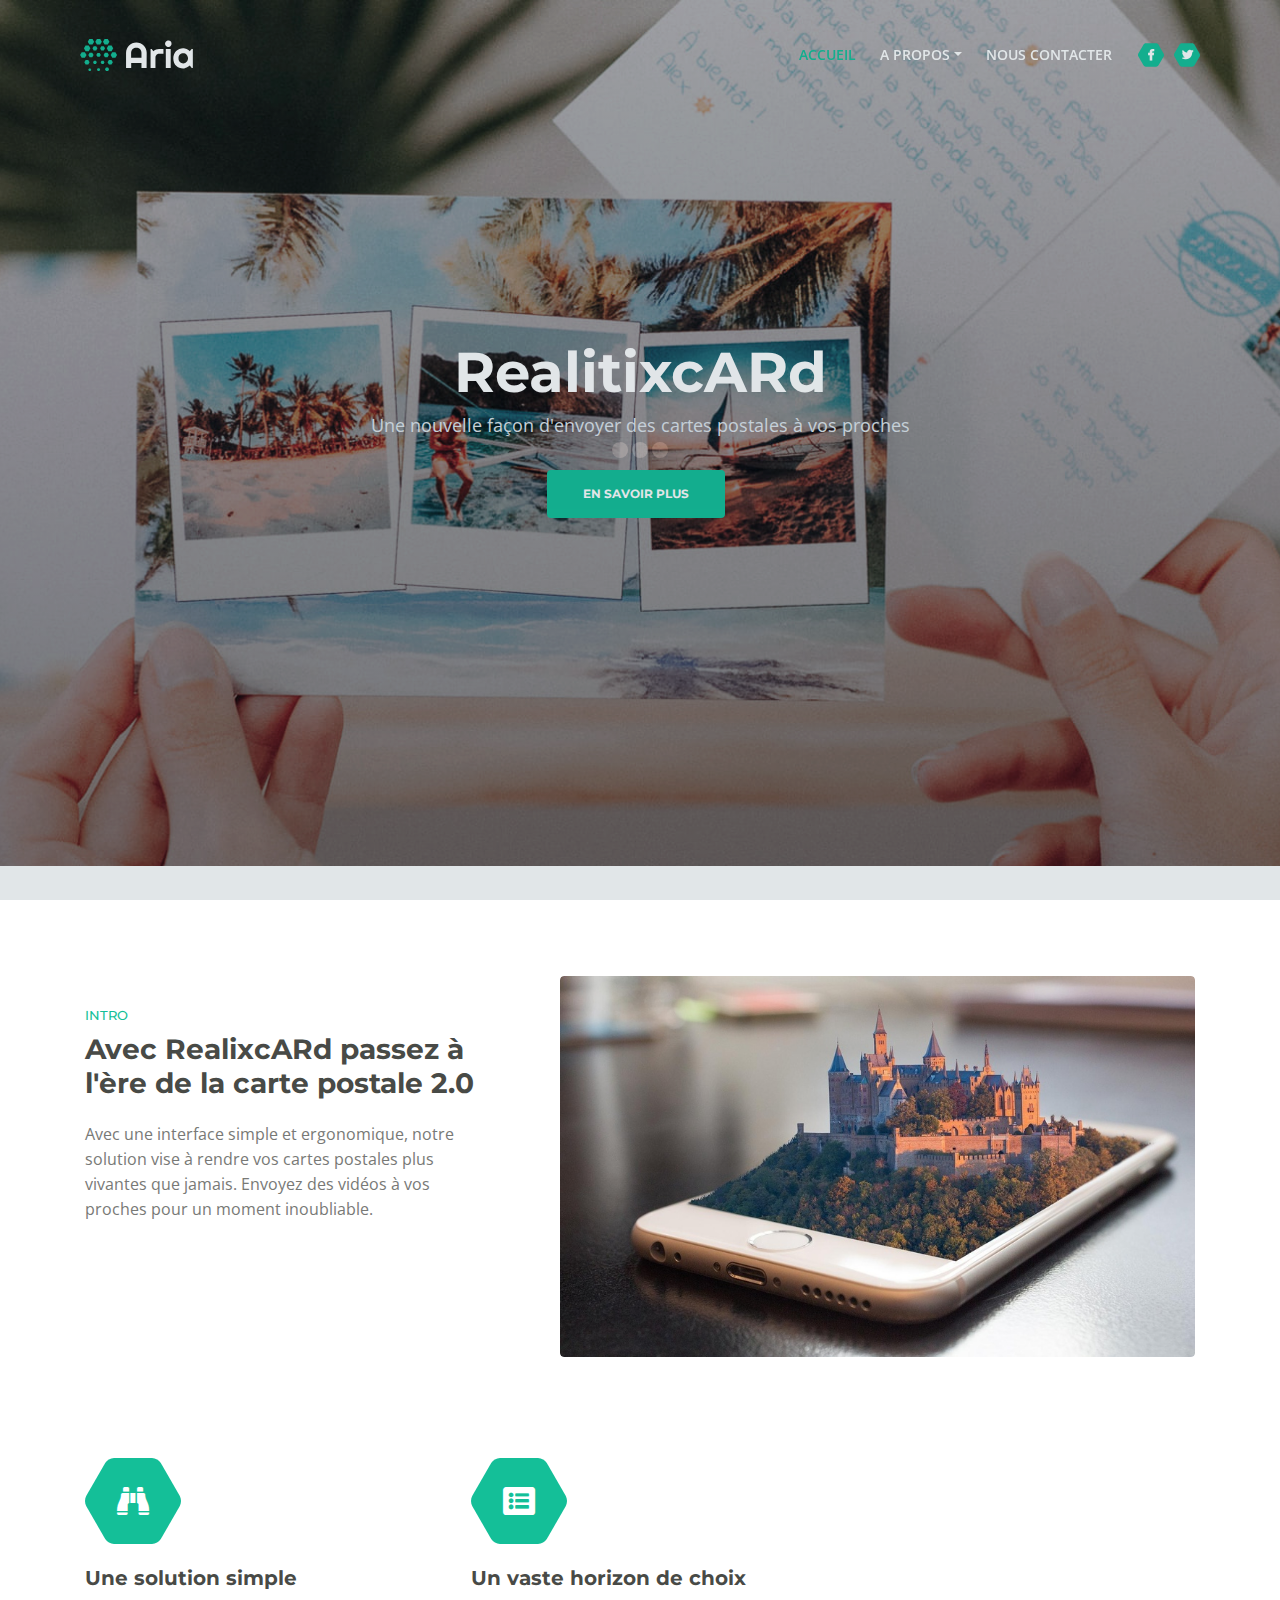
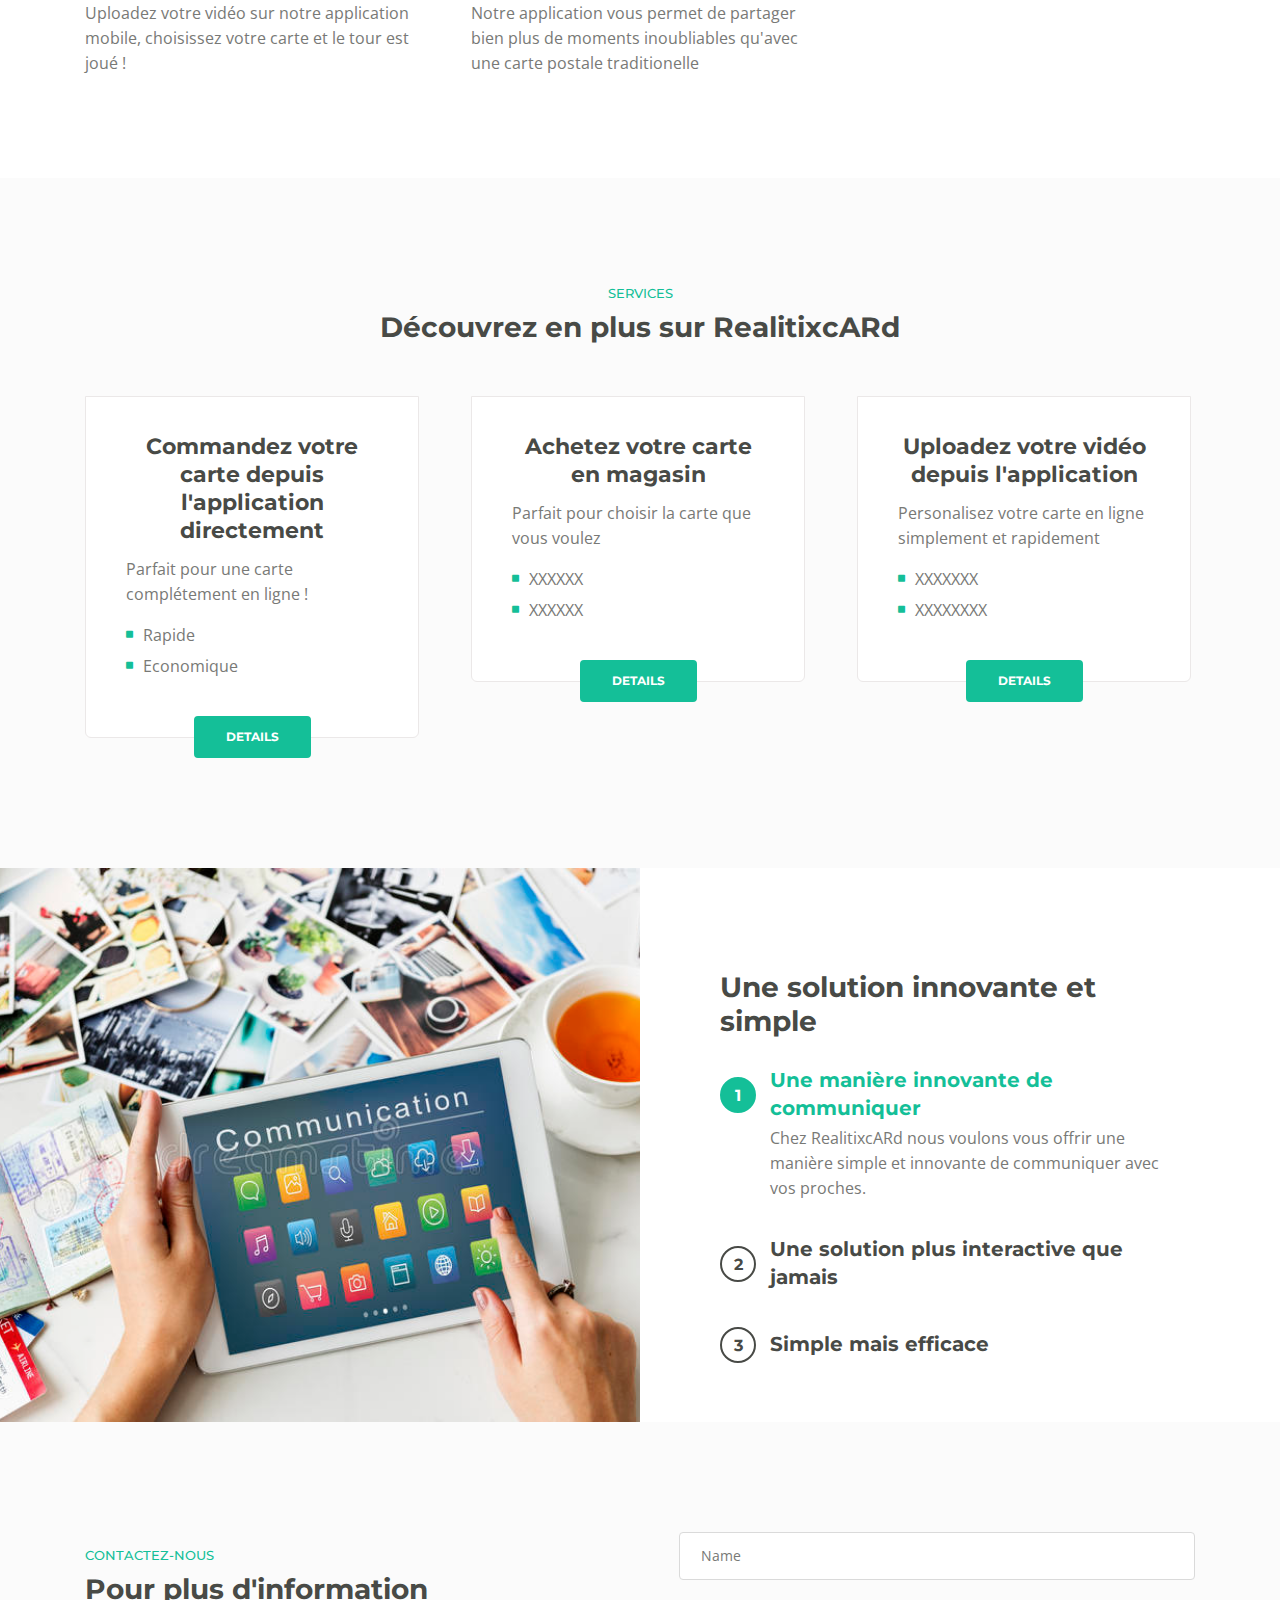
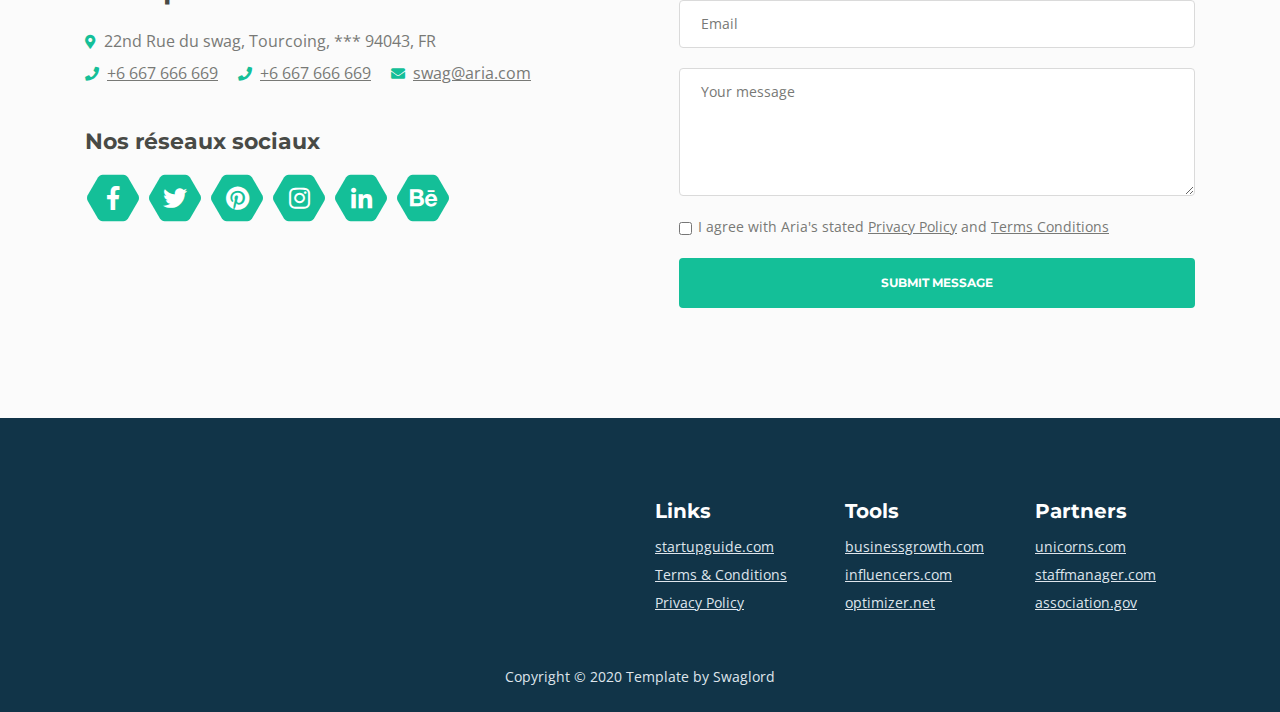
==== web/index.html @ 02ef5d93 "first push github page" ====
<!DOCTYPE html>
<html lang="en">
<head>
    <meta charset="utf-8">
    <meta name="viewport" content="width=device-width, initial-scale=1, shrink-to-fit=no">
    
    <!-- SEO Meta Tags -->
    <meta name="description" content="Aria is a business focused HTML landing page template built with Bootstrap to help you create lead generation websites for companies and their services.">
    <meta name="author" content="Inovatik">

    <!-- OG Meta Tags to improve the way the post looks when you share the page on LinkedIn, Facebook, Google+ -->
	<meta property="og:site_name" content="" /> <!-- website name -->
	<meta property="og:site" content="" /> <!-- website link -->
	<meta property="og:title" content=""/> <!-- title shown in the actual shared post -->
	<meta property="og:description" content="" /> <!-- description shown in the actual shared post -->
	<meta property="og:image" content="" /> <!-- image link, make sure it's jpg -->
	<meta property="og:url" content="" /> <!-- where do you want your post to link to -->
	<meta property="og:type" content="article" />

    <!-- Website Title -->
    <title>Aria - Business HTML Landing Page Template</title>
    
    <!-- Styles -->
    <link href="https://fonts.googleapis.com/css?family=Montserrat:500,700&display=swap&subset=latin-ext" rel="stylesheet">
    <link href="https://fonts.googleapis.com/css?family=Open+Sans:400,400i,600&display=swap&subset=latin-ext" rel="stylesheet">
    <link href="css/bootstrap.css" rel="stylesheet">
    <link href="css/fontawesome-all.css" rel="stylesheet">
    <link href="css/swiper.css" rel="stylesheet">
	<link href="css/magnific-popup.css" rel="stylesheet">
	<link href="css/styles.css" rel="stylesheet">
	
	<!-- Favicon  -->
    <link rel="icon" href="images/favicon.png">
</head>
<body data-spy="scroll" data-target=".fixed-top">
    
    <!-- Preloader -->
	<div class="spinner-wrapper">
        <div class="spinner">
            <div class="bounce1"></div>
            <div class="bounce2"></div>
            <div class="bounce3"></div>
        </div>
    </div>
    <!-- end of preloader -->
    

    <!-- Navbar -->
    <nav class="navbar navbar-expand-md navbar-dark navbar-custom fixed-top">
        <!-- Text Logo - Use this if you don't have a graphic logo -->
        <!-- <a class="navbar-brand logo-text page-scroll" href="index.html">Aria</a> -->

        <!-- Image Logo -->
        <a class="navbar-brand logo-image" href="index.html"><img src="images/logo.svg" alt="alternative"></a>
        
        <!-- Mobile Menu Toggle Button -->
        <button class="navbar-toggler" type="button" data-toggle="collapse" data-target="#navbarsExampleDefault" aria-controls="navbarsExampleDefault" aria-expanded="false" aria-label="Toggle navigation">
            <span class="navbar-toggler-awesome fas fa-bars"></span>
            <span class="navbar-toggler-awesome fas fa-times"></span>
        </button>
        <!-- end of mobile menu toggle button -->

        <div class="collapse navbar-collapse" id="navbarsExampleDefault">
            <ul class="navbar-nav ml-auto">
                <li class="nav-item">
                    <a class="nav-link page-scroll" href="#header">ACCUEIL <span class="sr-only">(current)</span></a>
                </li>

                <!-- Dropdown Menu -->          
                <li class="nav-item dropdown">
                    <a class="nav-link dropdown-toggle page-scroll" href="#about" id="navbarDropdown" role="button" aria-haspopup="true" aria-expanded="false">A PROPOS</a>
                    <div class="dropdown-menu" aria-labelledby="navbarDropdown">
                        <a class="dropdown-item" href="terms-conditions.html"><span class="item-text">XXXXXX</span></a>
                        <div class="dropdown-items-divide-hr"></div> 
                        <a class="dropdown-item" href="privacy-policy.html"><span class="item-text">XXXXXX</span></a>
                    </div>
                </li>
                <!-- end of dropdown menu -->

                <li class="nav-item">
                    <a class="nav-link page-scroll" href="#contact">NOUS CONTACTER</a>
                </li>
            </ul>
            <span class="nav-item social-icons">
                <span class="fa-stack">
                    <a href="#your-link">
                        <span class="hexagon"></span>
                        <i class="fab fa-facebook-f fa-stack-1x"></i>
                    </a>
                </span>
                <span class="fa-stack">
                    <a href="#your-link">
                        <span class="hexagon"></span>
                        <i class="fab fa-twitter fa-stack-1x"></i>
                    </a>
                </span>
            </span>
        </div>
    </nav> <!-- end of navbar -->
    <!-- end of navbar -->


    <!-- Header -->
    <header id="header" class="header">
        <div class="header-content">
            <div class="container">
                <div class="row">
                    <div class="col-lg-12">
                        <div class="text-container">
                            <h1>RealitixcARd <span id="js-rotating"></span></h1>
                            <p class="p-heading p-large">Une nouvelle façon d'envoyer des cartes postales à vos proches</p>
                            <a class="btn-solid-lg page-scroll" href="#intro">EN SAVOIR PLUS</a>
                        </div>
                    </div> <!-- end of col -->
                </div> <!-- end of row -->
            </div> <!-- end of container -->
        </div> <!-- end of header-content -->
    </header> <!-- end of header -->
    <!-- end of header -->


    <!-- Intro -->
    <div id="intro" class="basic-1">
        <div class="container">
            <div class="row">
                <div class="col-lg-5">
                    <div class="text-container">
                        <div class="section-title">INTRO</div>
                        <h2>Avec RealixcARd passez à l'ère de la carte postale 2.0</h2>
                        <p>Avec une interface simple et ergonomique, notre solution vise à rendre vos cartes postales plus vivantes que jamais. Envoyez des vidéos à vos proches pour un moment inoubliable.</p>
                    </div> <!-- end of text-container -->
                </div> <!-- end of col -->
                <div class="col-lg-7">
                    <div class="image-container">
                        <img class="img-fluid" src="images/intro-office.jpg" alt="alternative">
                    </div> <!-- end of image-container -->
                </div> <!-- end of col -->
            </div> <!-- end of row -->
        </div> <!-- end of container -->
    </div> <!-- end of basic-1 -->
    <!-- end of intro -->


    <!-- Description -->
    <div class="cards-1">
        <div class="container">
            <div class="row">
                <div class="col-lg-12">
                    
                    <!-- Card -->
                    <div class="card">
                        <span class="fa-stack">
                            <span class="hexagon"></span>
                            <i class="fas fa-binoculars fa-stack-1x"></i>
                        </span>
                        <div class="card-body">
                            <h4 class="card-title">Une solution simple</h4>
                            <p>Uploadez votre vidéo sur notre application mobile, choisissez votre carte et le tour est joué !</p>
                        </div>
                    </div>
                    <!-- end of card -->

                    <!-- Card -->
                    <div class="card">
                        <span class="fa-stack">
                            <span class="hexagon"></span>
                            <i class="fas fa-list-alt fa-stack-1x"></i>
                        </span>
                        <div class="card-body">
                            <h4 class="card-title">Un vaste horizon de choix</h4>
                            <p>Notre application vous permet de partager bien plus de moments inoubliables qu'avec une carte postale traditionelle</p>
                        </div>
                    </div>
                    <!-- end of card -->

                    <!-- Card -->
                  <!-- <div class="card">
                        <span class="fa-stack">
                            <span class="hexagon"></span>
                            <i class="fas fa-chart-pie fa-stack-1x"></i>
                        </span>
                        <div class="card-body">
                            <h4 class="card-title">Execution & Evaluation</h4>
                            <p>In this phase you will focus on executing the actions plan and evaluating the results after each marketing campaign</p>
                        </div>
                    </div> -->
                    <!-- end of card -->

                </div> <!-- end of col -->
            </div> <!-- end of row -->
        </div> <!-- end of container -->
    </div> <!-- end of cards-1 -->
    <!-- end of description -->


    <!-- Services -->
    <div id="services" class="cards-2">
        <div class="container">
            <div class="row">
                <div class="col-lg-12">
                    <div class="section-title">SERVICES</div>
                    <h2>Découvrez en plus sur RealitixcARd</h2>
                </div> <!-- end of col -->
            </div> <!-- end of row -->
            <div class="row">
                <div class="col-lg-12">
                    
                    <!-- Card -->
                    <div class="card">
                        <div class="card-image">
                            <!--<img class="img-fluid" src="images/services-1.jpg" alt="alternative">-->
                        </div>
                        <div class="card-body">
                            <h3 class="card-title">Commandez votre carte depuis l'application directement</h3>
                            <p>Parfait pour une carte complétement en ligne !</p>
                            <ul class="list-unstyled li-space-lg">
                                <li class="media">
                                    <i class="fas fa-square"></i>
                                    <div class="media-body">Rapide</div>
                                </li>
                                <li class="media">
                                    <i class="fas fa-square"></i>
                                    <div class="media-body">Economique</div>
                                </li>
                            </ul>
                        </div>
                        <div class="button-container">
                            <a class="btn-solid-reg page-scroll" href="#callMe">DETAILS</a>
                        </div> <!-- end of button-container -->
                    </div>
                    <!-- end of card -->

                    <!-- Card -->
                    <div class="card">
                        <div class="card-image">
                            <!--<img class="img-fluid" src="images/services-2.jpg" alt="alternative">-->
                        </div>
                        <div class="card-body">
                            <h3 class="card-title">Achetez votre carte en magasin</h3>
                            <p>Parfait pour choisir la carte que vous voulez</p>
                            <ul class="list-unstyled li-space-lg">
                                <li class="media">
                                    <i class="fas fa-square"></i>
                                    <div class="media-body">XXXXXX</div>
                                </li>
                                <li class="media">
                                    <i class="fas fa-square"></i>
                                    <div class="media-body">XXXXXX</div>
                                </li>
                            </ul>
                        </div>
                        <div class="button-container">
                            <a class="btn-solid-reg page-scroll" href="#callMe">DETAILS</a>
                        </div> <!-- end of button-container -->
                    </div>
                    <!-- end of card -->

                    <!-- Card -->
                    <div class="card">
                        <div class="card-image">
                            <!--<img class="img-fluid" src="images/services-3.jpg" alt="alternative">-->
                        </div>
                        <div class="card-body">
                            <h3 class="card-title">Uploadez votre vidéo depuis l'application</h3>
                            <p>Personalisez votre carte en ligne simplement et rapidement</p>
                            <ul class="list-unstyled li-space-lg">
                                <li class="media">
                                    <i class="fas fa-square"></i>
                                    <div class="media-body">XXXXXXX</div>
                                </li>
                                <li class="media">
                                    <i class="fas fa-square"></i>
                                    <div class="media-body">XXXXXXXX</div>
                                </li>
                            </ul>
                        </div>
                        <div class="button-container">
                            <a class="btn-solid-reg page-scroll" href="#callMe">DETAILS</a>
                        </div> <!-- end of button-container -->
                    </div>
                    <!-- end of card -->

                </div> <!-- end of col -->
            </div> <!-- end of row -->
        </div> <!-- end of container -->
    </div> <!-- end of cards-2 -->
    <!-- end of services -->
    

    <!-- Details 1 -->
	<div id="details" class="accordion">
		<div class="area-1">
		</div><!-- end of area-1 on same line and no space between comments to eliminate margin white space --><div class="area-2">
            
            <!-- Accordion -->
            <div class="accordion-container" id="accordionOne">
                <h2>Une solution innovante et simple</h2>
                <div class="item">
                    <div id="headingOne">
                        <span data-toggle="collapse" data-target="#collapseOne" aria-expanded="true" aria-controls="collapseOne" role="button">
                            <span class="circle-numbering">1</span><span class="accordion-title">Une manière innovante de communiquer</span>
                        </span>
                    </div>
                    <div id="collapseOne" class="collapse show" aria-labelledby="headingOne" data-parent="#accordionOne">
                        <div class="accordion-body">
                            Chez RealitixcARd nous voulons vous offrir une manière simple et innovante de communiquer avec vos proches.
                        </div>
                    </div>
                </div> <!-- end of item -->
            
                <div class="item">
                    <div id="headingTwo">
                        <span class="collapsed" data-toggle="collapse" data-target="#collapseTwo" aria-expanded="false" aria-controls="collapseTwo" role="button">
                            <span class="circle-numbering">2</span><span class="accordion-title">Une solution plus interactive que jamais</span>
                        </span>
                    </div>
                    <div id="collapseTwo" class="collapse" aria-labelledby="headingTwo" data-parent="#accordionOne">
                        <div class="accordion-body">
                            Grâce au format vidéo, nos carte vous permettent de personnaliser vos cartes postales d'une manière nouvelle et amusante.
                        </div>
                    </div>
                </div> <!-- end of item -->
            
                <div class="item">
                    <div id="headingThree">
                        <span class="collapsed" data-toggle="collapse" data-target="#collapseThree" aria-expanded="false" aria-controls="collapseThree" role="button">
                            <span class="circle-numbering">3</span><span class="accordion-title">Simple mais efficace</span>
                        </span>
                    </div>
                    <div id="collapseThree" class="collapse" aria-labelledby="headingThree" data-parent="#accordionOne">
                        <div class="accordion-body">
                            Choisissez votre carte, enregistrez votre vidéo et le tour est joué !
                        </div>
                    </div>
                </div> <!-- end of item -->
            </div> <!-- end of accordion-container -->
            <!-- end of accordion -->

		</div> <!-- end of area-2 -->
    </div> <!-- end of accordion -->
    <!-- end of details 1 -->


    

    <!-- Contact -->
    <div id="contact" class="form-2">
        <div class="container">
            <div class="row">
                <div class="col-lg-6">
                    <div class="text-container">
                        <div class="section-title">CONTACTEZ-NOUS</div>
                        <h2>Pour plus d'information</h2>

                        <ul class="list-unstyled li-space-lg">
                            <li class="address"><i class="fas fa-map-marker-alt"></i>22nd Rue du swag, Tourcoing, *** 94043, FR</li>
                            <li><i class="fas fa-phone"></i><a href="tel:003024630820">+6 667 666 669</a></li>
                            <li><i class="fas fa-phone"></i><a href="tel:003024630820">+6 667 666 669</a></li>
                            <li><i class="fas fa-envelope"></i><a href="mailto:office@aria.com">swag@aria.com</a></li>
                        </ul>
                        <h3>Nos réseaux sociaux</h3>

                        <span class="fa-stack">
                            <a href="#your-link">
                                <span class="hexagon"></span>
                                <i class="fab fa-facebook-f fa-stack-1x"></i>
                            </a>
                        </span>
                        <span class="fa-stack">
                            <a href="#your-link">
                                <span class="hexagon"></span>
                                <i class="fab fa-twitter fa-stack-1x"></i>
                            </a>
                        </span>
                        <span class="fa-stack">
                            <a href="#your-link">
                                <span class="hexagon"></span>
                                <i class="fab fa-pinterest fa-stack-1x"></i>
                            </a>
                        </span>
                        <span class="fa-stack">
                            <a href="#your-link">
                                <span class="hexagon"></span>
                                <i class="fab fa-instagram fa-stack-1x"></i>
                            </a>
                        </span>
                        <span class="fa-stack">
                            <a href="#your-link">
                                <span class="hexagon"></span>
                                <i class="fab fa-linkedin-in fa-stack-1x"></i>
                            </a>
                        </span>
                        <span class="fa-stack">
                            <a href="#your-link">
                                <span class="hexagon"></span>
                                <i class="fab fa-behance fa-stack-1x"></i>
                            </a>
                        </span>
                    </div> <!-- end of text-container -->
                </div> <!-- end of col -->
                <div class="col-lg-6">
                    
                    <!-- Contact Form -->
                    <form id="contactForm" data-toggle="validator" data-focus="false">
                        <div class="form-group">
                            <input type="text" class="form-control-input" id="cname" required>
                            <label class="label-control" for="cname">Name</label>
                            <div class="help-block with-errors"></div>
                        </div>
                        <div class="form-group">
                            <input type="email" class="form-control-input" id="cemail" required>
                            <label class="label-control" for="cemail">Email</label>
                            <div class="help-block with-errors"></div>
                        </div>
                        <div class="form-group">
                            <textarea class="form-control-textarea" id="cmessage" required></textarea>
                            <label class="label-control" for="cmessage">Your message</label>
                            <div class="help-block with-errors"></div>
                        </div>
                        <div class="form-group checkbox">
                            <input type="checkbox" id="cterms" value="Agreed-to-Terms" required>I agree with Aria's stated <a href="privacy-policy.html">Privacy Policy</a> and <a href="terms-conditions.html">Terms Conditions</a> 
                            <div class="help-block with-errors"></div>
                        </div>
                        <div class="form-group">
                            <button type="submit" class="form-control-submit-button">SUBMIT MESSAGE</button>
                        </div>
                        <div class="form-message">
                            <div id="cmsgSubmit" class="h3 text-center hidden"></div>
                        </div>
                    </form>
                    <!-- end of contact form -->

                </div> <!-- end of col -->
            </div> <!-- end of row -->
        </div> <!-- end of container -->
    </div> <!-- end of form-2 -->
    <!-- end of contact -->


    <!-- Footer -->
    <div class="footer">
        <div class="container">
            <div class="row">
                <div class="col-md-6">
                    <div class="text-container about">
                        
                    </div> <!-- end of text-container -->
                </div> <!-- end of col -->
                <div class="col-md-2">
                    <div class="text-container">
                        <h4>Links</h4>
                        <ul class="list-unstyled li-space-lg white">
                            <li>
                                <a class="white" href="#your-link">startupguide.com</a>
                            </li>
                            <li>
                                <a class="white" href="terms-conditions.html">Terms & Conditions</a>
                            </li>
                            <li>
                                <a class="white" href="privacy-policy.html">Privacy Policy</a>
                            </li>
                        </ul>
                    </div> <!-- end of text-container -->
                </div> <!-- end of col -->
                <div class="col-md-2">
                    <div class="text-container">
                        <h4>Tools</h4>
                        <ul class="list-unstyled li-space-lg">
                            <li>
                                <a class="white" href="#your-link">businessgrowth.com</a>
                            </li>
                            <li>
                               <a class="white" href="#your-link">influencers.com</a>
                            </li>
                            <li class="media">
                                <a class="white" href="#your-link">optimizer.net</a>
                            </li>
                        </ul>
                    </div> <!-- end of text-container -->
                </div> <!-- end of col -->
                <div class="col-md-2">
                    <div class="text-container">
                        <h4>Partners</h4>
                        <ul class="list-unstyled li-space-lg">
                            <li>
                                <a class="white" href="#your-link">unicorns.com</a>
                            </li>
                            <li>
                                <a class="white" href="#your-link">staffmanager.com</a>
                            </li>
                            <li>
                                <a class="white" href="#your-link">association.gov</a>
                            </li>
                        </ul>
                    </div> <!-- end of text-container -->
                </div> <!-- end of col -->
            </div> <!-- end of row -->
        </div> <!-- end of container -->
    </div> <!-- end of footer -->  
    <!-- end of footer -->


    <!-- Copyright -->
    <div class="copyright">
        <div class="container">
            <div class="row">
                <div class="col-lg-12">
                    <p class="p-small">Copyright © 2020 <a href="https://inovatik.com">Template by Swaglord</a></p>
                </div> <!-- end of col -->
            </div> <!-- enf of row -->
        </div> <!-- end of container -->
    </div> <!-- end of copyright --> 
    <!-- end of copyright -->
    
    	
    <!-- Scripts -->
    <script src="js/jquery.min.js"></script> <!-- jQuery for Bootstrap's JavaScript plugins -->
    <script src="js/popper.min.js"></script> <!-- Popper tooltip library for Bootstrap -->
    <script src="js/bootstrap.min.js"></script> <!-- Bootstrap framework -->
    <script src="js/jquery.easing.min.js"></script> <!-- jQuery Easing for smooth scrolling between anchors -->
    <script src="js/swiper.min.js"></script> <!-- Swiper for image and text sliders -->
    <script src="js/jquery.magnific-popup.js"></script> <!-- Magnific Popup for lightboxes -->
    <script src="js/morphext.min.js"></script> <!-- Morphtext rotating text in the header -->
    <script src="js/isotope.pkgd.min.js"></script> <!-- Isotope for filter -->
    <script src="js/validator.min.js"></script> <!-- Validator.js - Bootstrap plugin that validates forms -->
    <script src="js/scripts.js"></script> <!-- Custom scripts -->
</body>
</html>
---- web/css/styles.css ----
/* Template: Aria - Business HTML Landing Page Template
   Author: Inovatik
   Created: Jul 2019
   Description: Master CSS file
*/

/*****************************************
Table Of Contents:

01. General Styles
02. Preloader
03. Navigation
04. Header
05. Intro
06. Description
07. Services
08. Details 1
09. Details 2
10. Testimonials
11. Call Me
12. Projects
13. Project Lightboxes
14. Team
15. About
16. Contact
17. Footer
18. Copyright
19. Back To Top Button
20. Extra Pages
21. Media Queries
******************************************/

/*****************************************
Colors:

- Backgrounds - light gray #fbfbfb
- Background - dark blue #153e52
- Backgrounds navbar, footer - dark gray #113448
- Buttons, bullets, icons - green #14bf98
- Headings text - black #484a46
- Body text - gray #787976
- Body text - light gray #dfe5ec
******************************************/


/******************************/
/*     01. General Styles     */
/******************************/
body,
html {
    width: 100%;
	height: 100%;
}

body, p {
	color: #787976; 
	font: 400 1rem/1.5625rem "Open Sans", sans-serif;
}

.p-large {
	font: 400 1.125rem/1.625rem "Open Sans", sans-serif;
}

.p-small {
	font: 400 0.875rem/1.375rem "Open Sans", sans-serif;
}

.p-heading {
	margin-bottom: 3.5rem;
	text-align: center;
}

.li-space-lg li {
	margin-bottom: 0.375rem;
}

.indent {
	padding-left: 1.25rem;
}

h1 {
	color: #484a46;
	font: 700 2.5rem/3rem "Montserrat", sans-serif;
}

h2 {
	color: #484a46;
	font: 700 1.75rem/2.125rem "Montserrat", sans-serif;
}

h3 {
	color: #484a46;
	font: 700 1.375rem/1.75rem "Montserrat", sans-serif;
}

h4 {
	color: #484a46;
	font: 700 1.25rem/1.625rem "Montserrat", sans-serif;
}

h5 {
	color: #484a46;
	font: 700 1.125rem/1.5rem "Montserrat", sans-serif;
}

h6 {
	color: #484a46;
	font: 700 1rem/1.375rem "Montserrat", sans-serif;
}

a {
	color: #787976;
	text-decoration: underline;
}

a:hover {
	color: #787976;
	text-decoration: underline;
}

a.green {
	color: #14bf98;
}

a.white,
.white {
	color: #dfe5ec;
}

.testimonial-text {
	font-style: italic;
}

.testimonial-author {
	font: 700 1rem/1.375rem "Montserrat", sans-serif;
}

strong {
	color: #484a46;
}

.section-title {
	color: #14bf98;
	font: 500 0.8125rem/1.125rem "Montserrat", sans-serif;
}

.btn-solid-reg {
	display: inline-block;
	padding: 1.1875rem 1.875rem 1.1875rem 1.875rem;
	border: 0.125rem solid #14bf98;
	border-radius: 0.25rem;
	background-color: #14bf98;
	color: #fff;
	font: 700 0.75rem/0 "Montserrat", sans-serif;
	text-decoration: none;
	transition: all 0.2s;
}

.btn-solid-reg:hover {
	background-color: transparent;
	color: #14bf98;
	text-decoration: none;
}

.btn-solid-lg {
	display: inline-block;
	padding: 1.375rem 2.125rem 1.375rem 2.125rem;
	border: 0.125rem solid #14bf98;
	border-radius: 0.25rem;
	background-color: #14bf98;
	color: #fff;
	font: 700 0.75rem/0 "Montserrat", sans-serif;
	text-decoration: none;
	transition: all 0.2s;
}

.btn-solid-lg:hover {
	background-color: transparent;
	color: #14bf98;
	text-decoration: none;
}

.btn-outline-reg {
	display: inline-block;
	padding: 1.1875rem 1.875rem 1.1875rem 1.875rem;
	border: 0.125rem solid #787976;
	border-radius: 0.25rem;
	background-color: transparent;
	color: #787976;
	font: 700 0.75rem/0 "Montserrat", sans-serif;
	text-decoration: none;
	transition: all 0.2s;
}

.btn-outline-reg:hover {
	background-color: #787976;
	color: #fff;
	text-decoration: none;
}

.btn-outline-lg {
	display: inline-block;
	padding: 1.375rem 2.125rem 1.375rem 2.125rem;
	border: 0.125rem solid #787976;
	border-radius: 0.25rem;
	background-color: transparent;
	color: #787976;
	font: 700 0.75rem/0 "Montserrat", sans-serif;
	text-decoration: none;
	transition: all 0.2s;
}

.btn-outline-lg:hover {
	background-color: #787976;
	color: #fff;
	text-decoration: none;
}

.btn-outline-sm {
	display: inline-block;
	padding: 1rem 1.625rem 0.9375rem 1.625rem;
	border: 0.125rem solid #787976;
	border-radius: 0.25rem;
	background-color: transparent;
	color: #787976;
	font: 700 0.75rem/0 "Montserrat", sans-serif;
	text-decoration: none;
	transition: all 0.2s;
}

.btn-outline-sm:hover {
	background-color: #787976;
	color: #fff;
	text-decoration: none;
}

.form-group {
	position: relative;
	margin-bottom: 1.25rem;
}

.form-group.has-error.has-danger {
	margin-bottom: 0.625rem;
}

.form-group.has-error.has-danger .help-block.with-errors ul {
	margin-top: 0.375rem;
}

.label-control {
	position: absolute;
	top: 0.8125rem;
	left: 1.375rem;
	color: #787976;
	opacity: 1;
	font: 400 0.875rem/1.375rem "Open Sans", sans-serif;
	cursor: text;
	transition: all 0.2s ease;
}

/* IE10+ hack to solve lower label text position compared to the rest of the browsers */
@media screen and (-ms-high-contrast: active), screen and (-ms-high-contrast: none) {  
	.label-control {
		top: 0.9375rem;
	}
}

.form-control-input:focus + .label-control,
.form-control-input.notEmpty + .label-control,
.form-control-textarea:focus + .label-control,
.form-control-textarea.notEmpty + .label-control {
	top: 0.125rem;
	opacity: 1;
	font-size: 0.75rem;
	font-weight: 500;
}

.form-control-input,
.form-control-select {
	display: block; /* needed for proper display of the label in Firefox, IE, Edge */
	width: 100%;
	padding-top: 1.25rem;
	padding-bottom: 0.25rem;
	padding-left: 1.3125rem;
	border: 1px solid #dadada;
	border-radius: 0.25rem;
	background-color: #fff;
	color: #787976;
	font: 400 0.875rem/1.375rem "Open Sans", sans-serif;
	transition: all 0.2s;
	-webkit-appearance: none; /* removes inner shadow on form inputs on ios safari */
}

.form-control-select {
	padding-top: 0.5rem;
	padding-bottom: 0.5rem;
	height: 3rem;
}

/* IE10+ hack to solve lower label text position compared to the rest of the browsers */
@media screen and (-ms-high-contrast: active), screen and (-ms-high-contrast: none) {  
	.form-control-input {
		padding-top: 1.25rem;
		padding-bottom: 0.75rem;
		line-height: 1.75rem;
	}

	.form-control-select {
		padding-top: 0.875rem;
		padding-bottom: 0.75rem;
		height: 3.125rem;
		line-height: 2.125rem;
	}
}

select {
    /* you should keep these first rules in place to maintain cross-browser behavior */
    -webkit-appearance: none;
	-moz-appearance: none;
	-ms-appearance: none;
    -o-appearance: none;
    appearance: none;
    background-image: url('../images/down-arrow.png');
    background-position: 96% 50%;
    background-repeat: no-repeat;
    outline: none;
}

select::-ms-expand {
    display: none; /* removes the ugly default down arrow on select form field in IE11 */
}

.form-control-textarea {
	display: block; /* used to eliminate a bottom gap difference between Chrome and IE/FF */
	width: 100%;
	height: 8rem; /* used instead of html rows to normalize height between Chrome and IE/FF */
	padding-top: 1.25rem;
	padding-left: 1.3125rem;
	border: 1px solid #dadada;
	border-radius: 0.25rem;
	background-color: #fff;
	color: #787976;
	font: 400 1rem/1.5625rem "Open Sans", sans-serif;
	transition: all 0.2s;
}

.form-control-input:focus,
.form-control-select:focus,
.form-control-textarea:focus {
	border: 1px solid #a1a1a1;
	outline: none; /* Removes blue border on focus */
}

.form-control-input:hover,
.form-control-select:hover,
.form-control-textarea:hover {
	border: 1px solid #a1a1a1;
}

.checkbox {
	font: 400 0.875rem/1.375rem "Open Sans", sans-serif;
}

input[type='checkbox'] {
	vertical-align: -15%;
	margin-right: 0.375rem;
}

/* IE10+ hack to raise checkbox field position compared to the rest of the browsers */
@media screen and (-ms-high-contrast: active), screen and (-ms-high-contrast: none) {  
	input[type='checkbox'] {
		vertical-align: -9%;
	}
}

.form-control-submit-button {
	display: inline-block;
	width: 100%;
	height: 3.125rem;
	border: 0.125rem solid #14bf98;
	border-radius: 0.25rem;
	background-color: #14bf98;
	color: #fff;
	font: 700 0.75rem/1.75rem "Montserrat", sans-serif;
	cursor: pointer;
	transition: all 0.2s;
}

.form-control-submit-button:hover {
	background-color: transparent;
	color: #14bf98;
}

/* Form Success And Error Message Formatting */
#lmsgSubmit.h3.text-center.tada.animated,
#cmsgSubmit.h3.text-center.tada.animated,
#pmsgSubmit.h3.text-center.tada.animated,
#lmsgSubmit.h3.text-center,
#cmsgSubmit.h3.text-center,
#pmsgSubmit.h3.text-center {
	display: block;
	margin-bottom: 0;
	color: #b93636;
	font: 400 1.125rem/1rem "Open Sans", sans-serif;
}

.help-block.with-errors .list-unstyled {
	color: #787976;
	font-size: 0.75rem;
	line-height: 1.125rem;
	text-align: left;
}

.help-block.with-errors ul {
	margin-bottom: 0;
}
/* end of form success and error message formatting */

/* Form Success And Error Message Animation - Animate.css */
@-webkit-keyframes tada {
	from {
		-webkit-transform: scale3d(1, 1, 1);
		-ms-transform: scale3d(1, 1, 1);
		transform: scale3d(1, 1, 1);
	}
	10%, 20% {
		-webkit-transform: scale3d(.9, .9, .9) rotate3d(0, 0, 1, -3deg);
		-ms-transform: scale3d(.9, .9, .9) rotate3d(0, 0, 1, -3deg);
		transform: scale3d(.9, .9, .9) rotate3d(0, 0, 1, -3deg);
	}
	30%, 50%, 70%, 90% {
		-webkit-transform: scale3d(1.1, 1.1, 1.1) rotate3d(0, 0, 1, 3deg);
		-ms-transform: scale3d(1.1, 1.1, 1.1) rotate3d(0, 0, 1, 3deg);
		transform: scale3d(1.1, 1.1, 1.1) rotate3d(0, 0, 1, 3deg);
	}
	40%, 60%, 80% {
		-webkit-transform: scale3d(1.1, 1.1, 1.1) rotate3d(0, 0, 1, -3deg);
		-ms-transform: scale3d(1.1, 1.1, 1.1) rotate3d(0, 0, 1, -3deg);
		transform: scale3d(1.1, 1.1, 1.1) rotate3d(0, 0, 1, -3deg);
	}
	to {
		-webkit-transform: scale3d(1, 1, 1);
		-ms-transform: scale3d(1, 1, 1);
		transform: scale3d(1, 1, 1);
	}
}

@keyframes tada {
	from {
		-webkit-transform: scale3d(1, 1, 1);
		-ms-transform: scale3d(1, 1, 1);
		transform: scale3d(1, 1, 1);
	}
	10%, 20% {
		-webkit-transform: scale3d(.9, .9, .9) rotate3d(0, 0, 1, -3deg);
		-ms-transform: scale3d(.9, .9, .9) rotate3d(0, 0, 1, -3deg);
		transform: scale3d(.9, .9, .9) rotate3d(0, 0, 1, -3deg);
	}
	30%, 50%, 70%, 90% {
		-webkit-transform: scale3d(1.1, 1.1, 1.1) rotate3d(0, 0, 1, 3deg);
		-ms-transform: scale3d(1.1, 1.1, 1.1) rotate3d(0, 0, 1, 3deg);
		transform: scale3d(1.1, 1.1, 1.1) rotate3d(0, 0, 1, 3deg);
	}
	40%, 60%, 80% {
		-webkit-transform: scale3d(1.1, 1.1, 1.1) rotate3d(0, 0, 1, -3deg);
		-ms-transform: scale3d(1.1, 1.1, 1.1) rotate3d(0, 0, 1, -3deg);
		transform: scale3d(1.1, 1.1, 1.1) rotate3d(0, 0, 1, -3deg);
	}
	to {
		-webkit-transform: scale3d(1, 1, 1);
		-ms-transform: scale3d(1, 1, 1);
		transform: scale3d(1, 1, 1);
	}
}

.tada {
	-webkit-animation-name: tada;
	animation-name: tada;
}

.animated {
	-webkit-animation-duration: 1s;
	animation-duration: 1s;
	-webkit-animation-fill-mode: both;
	animation-fill-mode: both;
}
/* end of form success and error message animation - Animate.css */

/* Fade-move Animation For Lightbox - Magnific Popup */
/* at start */
.my-mfp-slide-bottom .zoom-anim-dialog {
	opacity: 0;
	transition: all 0.2s ease-out;
	-webkit-transform: translateY(-1.25rem) perspective(37.5rem) rotateX(10deg);
	-ms-transform: translateY(-1.25rem) perspective(37.5rem) rotateX(10deg);
	transform: translateY(-1.25rem) perspective(37.5rem) rotateX(10deg);
}

/* animate in */
.my-mfp-slide-bottom.mfp-ready .zoom-anim-dialog {
	opacity: 1;
	-webkit-transform: translateY(0) perspective(37.5rem) rotateX(0); 
	-ms-transform: translateY(0) perspective(37.5rem) rotateX(0); 
	transform: translateY(0) perspective(37.5rem) rotateX(0); 
}

/* animate out */
.my-mfp-slide-bottom.mfp-removing .zoom-anim-dialog {
	opacity: 0;
	-webkit-transform: translateY(-0.625rem) perspective(37.5rem) rotateX(10deg); 
	-ms-transform: translateY(-0.625rem) perspective(37.5rem) rotateX(10deg); 
	transform: translateY(-0.625rem) perspective(37.5rem) rotateX(10deg); 
}

/* dark overlay, start state */
.my-mfp-slide-bottom.mfp-bg {
	opacity: 0;
	transition: opacity 0.2s ease-out;
}

/* animate in */
.my-mfp-slide-bottom.mfp-ready.mfp-bg {
	opacity: 0.8;
}
/* animate out */
.my-mfp-slide-bottom.mfp-removing.mfp-bg {
	opacity: 0;
}
/* end of fade-move animation for lightbox - magnific popup */

/* Fade Animation For Image Slider - Magnific Popup */
@-webkit-keyframes fadeIn {
	from {
		opacity: 0;
	}
	to {
		opacity: 1;
	}
}

@keyframes fadeIn {
	from {
		opacity: 0;
	}
	to {
		opacity: 1;
	}
}

.fadeIn {
	-webkit-animation: fadeIn 0.6s;
	animation: fadeIn 0.6s;
}

@-webkit-keyframes fadeOut {
	from {
		opacity: 1;
	}
	to {
		opacity: 0;
	}
}

@keyframes fadeOut {
	from {
		opacity: 1;
	}
	to {
		opacity: 0;
	}
}

.fadeOut {
	-webkit-animation: fadeOut 0.8s;
	animation: fadeOut 0.8s;
}
/* end of fade animation for image slider - magnific popup */


/*************************/
/*     02. Preloader     */
/*************************/
.spinner-wrapper {
	position: fixed;
	z-index: 999999;
	top: 0;
	right: 0;
	bottom: 0;
	left: 0;
	background: #113448;
}

.spinner {
	position: absolute;
	top: 50%; /* centers the loading animation vertically one the screen */
	left: 50%; /* centers the loading animation horizontally one the screen */
	width: 3.75rem;
	height: 1.25rem;
	margin: -0.625rem 0 0 -1.875rem; /* is width and height divided by two */ 
	text-align: center;
}

.spinner > div {
	display: inline-block;
	width: 1rem;
	height: 1rem;
	border-radius: 100%;
	background-color: #fff;
	-webkit-animation: sk-bouncedelay 1.4s infinite ease-in-out both;
	animation: sk-bouncedelay 1.4s infinite ease-in-out both;
}

.spinner .bounce1 {
	-webkit-animation-delay: -0.32s;
	animation-delay: -0.32s;
}

.spinner .bounce2 {
	-webkit-animation-delay: -0.16s;
	animation-delay: -0.16s;
}

@-webkit-keyframes sk-bouncedelay {
	0%, 80%, 100% { -webkit-transform: scale(0); }
	40% { -webkit-transform: scale(1.0); }
}

@keyframes sk-bouncedelay {
	0%, 80%, 100% { 
		-webkit-transform: scale(0);
		-ms-transform: scale(0);
		transform: scale(0);
	} 40% { 
		-webkit-transform: scale(1.0);
		-ms-transform: scale(1.0);
		transform: scale(1.0);
	}
}


/**************************/
/*     03. Navigation     */
/**************************/
.navbar-custom {
	padding-top: 0.375rem;
	padding-bottom: 0.375rem;
	background-color: #113448;
	box-shadow: 0 0.0625rem 0.375rem 0 rgba(0, 0, 0, 0.1);
	font: 600 0.875rem/0.875rem "Open Sans", sans-serif;
	transition: all 0.2s;
}

.navbar-custom .navbar-brand {
	font-size: 0;
}

.navbar-custom .navbar-brand.logo-image img {
    width: 7.0625rem;
	height: 2rem;
	-webkit-backface-visibility: hidden;
}

.navbar-custom .navbar-brand.logo-text {
	margin-top: 0.25rem;
	margin-bottom: 0.25rem;
	font: 700 2.25rem/1.5rem "Montserrat", sans-serif;
	color: #fff;
	text-decoration: none;
}

.navbar-custom .navbar-nav {
	margin-top: 0.75rem;
	margin-bottom: 0.5rem;
}

.navbar-custom .nav-item .nav-link {
	padding: 0.625rem 0.75rem 0.625rem 0.75rem;
	color: #fff;
	text-decoration: none;
	transition: all 0.2s ease;
}

.navbar-custom .nav-item .nav-link:hover,
.navbar-custom .nav-item .nav-link.active {
	color: #14bf98;
}

/* Dropdown Menu */
.navbar-custom .dropdown:hover > .dropdown-menu {
	display: block; /* this makes the dropdown menu stay open while hovering it */
	min-width: auto;
	animation: fadeDropdown 0.2s; /* required for the fade animation */
}

@keyframes fadeDropdown {
    0% {
        opacity: 0;
    }

    100% {
        opacity: 1;
    }
}

.navbar-custom .dropdown-toggle:focus { /* removes dropdown outline on focus  */
	outline: 0;
}

.navbar-custom .dropdown-menu {
	margin-top: 0;
	border: none;
	border-radius: 0.25rem;
	background-color: #113448;
}

.navbar-custom .dropdown-item {
	color: #fff;
	text-decoration: none;
}

.navbar-custom .dropdown-item:hover {
	background-color: #113448;
}

.navbar-custom .dropdown-item .item-text {
	font: 600 0.875rem/0.875rem "Open Sans", sans-serif;
}

.navbar-custom .dropdown-item:hover .item-text {
	color: #14bf98;
}

.navbar-custom .dropdown-items-divide-hr {
	width: 100%;
	height: 1px;
	margin: 0.75rem auto 0.75rem auto;
	border: none;
	background-color: #b5bcc4;
	opacity: 0.2;
}
/* end of dropdown menu */

.navbar-custom .social-icons {
	display: none;
}

.navbar-custom .navbar-toggler {
	border: none;
	color: #fff;
	font-size: 2rem;
}

.navbar-custom button[aria-expanded='false'] .navbar-toggler-awesome.fas.fa-times{
	display: none;
}

.navbar-custom button[aria-expanded='false'] .navbar-toggler-awesome.fas.fa-bars{
	display: inline-block;
}

.navbar-custom button[aria-expanded='true'] .navbar-toggler-awesome.fas.fa-bars{
	display: none;
}

.navbar-custom button[aria-expanded='true'] .navbar-toggler-awesome.fas.fa-times{
	display: inline-block;
	margin-right: 0.125rem;
}


/*********************/
/*    04. Header     */
/*********************/
.header {
	background: linear-gradient(rgba(0, 0, 0, 0.3), rgba(0, 0, 0, 0.5)), url('../images/header-background.jpg') center center no-repeat;
	background-size: cover;
}

.header .header-content {
	padding-top: 8rem;
	padding-bottom: 2.125rem;
	text-align: center;
}

.header .text-container {
	margin-bottom: 3rem;
}

.header h1 {
	margin-bottom: 0.5rem;
	color: #fff;
}

.header .p-large {
	margin-bottom: 2rem;
	color: #dfe5ec;
}

.header .btn-solid-lg {
	margin-right: 0.5rem;
	margin-bottom: 1.25rem;
}


/*********************/
/*     05. Intro     */
/*********************/
.basic-1 {
	padding-top: 6.5rem;
	padding-bottom: 3rem;
}

.basic-1 .text-container {
	margin-bottom: 3rem;
}

.basic-1 .section-title {
	margin-bottom: 0.5rem;
}

.basic-1 h2 {
	margin-bottom: 1.375rem;
}

.basic-1 .testimonial-author {
	color: #484a46;
}

/* Hover Animation */
.basic-1 .image-container {
	overflow: hidden;
	border-radius: 0.25rem;
}

.basic-1 .image-container img {
	margin: 0;
	border-radius: 0.25rem;
	transition: all 0.3s;
}

.basic-1 .image-container:hover img {
	-moz-transform: scale(1.15);
	-webkit-transform: scale(1.15);
	transform: scale(1.15);
} 
/* end of hover animation */


/***************************/
/*     06. Description     */
/***************************/
.cards-1 {
	padding-top: 3rem;
	padding-bottom: 2.875rem;
}

.cards-1 .card {
	margin-bottom: 2.5rem;
	border: none;
	text-align: center;
}

.cards-1 .fa-stack {
	width: 6rem;
	height: 6rem;
	margin-right: auto;
	margin-bottom: 1rem;
	margin-left: auto;
	line-height: 6rem;
	text-align: left;
}

.cards-1 .fa-stack .hexagon {
	position: absolute;
	width: 6rem;
	height: 6rem;
	background: url('../images/hexagon-green.svg') center center no-repeat;
	background-size: 6rem 6rem;
}

.cards-1 .fa-stack-1x {
	color: #fff;
	font-size: 2rem;
}

.cards-1 .card-body {
	padding: 0;
}

.cards-1 .card-title {
	margin-bottom: 0.625rem;
}


/************************/
/*     07. Services     */
/************************/
.cards-2 {
	padding-top: 6.625rem;	
	padding-bottom: 1.25rem;	
	background-color: #fbfbfb;
}

.cards-2 .section-title {
	margin-bottom: 0.5rem;
	text-align: center;
}

.cards-2 h2 {
	margin-bottom: 3.25rem;
	text-align: center;
}

.cards-2 .card {
	margin-bottom: 5.625rem;
	border: none;
	background-color: transparent;
}

.cards-2 .card-image img {
	border-top-left-radius: 0.375rem;
	border-top-right-radius: 0.375rem;
}

.cards-2 .card-body {
	padding: 2.25rem 2rem 2.125rem 2rem;
	border: 1px solid #ebe8e8;
	border-bottom-left-radius: 0.375rem;
	border-bottom-right-radius: 0.375rem;
	background-color: #fff;
}

.cards-2 h3 {
	margin-bottom: 0.75rem;
	text-align: center;
}

.cards-2 .list-unstyled {
	margin-bottom: 1.5rem;
}

.cards-2 .list-unstyled .fas {
	color: #14bf98;
	font-size: 0.5rem;
	line-height: 1.375rem;
}

.cards-2 .list-unstyled .media-body {
	margin-left: 0.625rem;
}

.cards-2 .price {
	margin-bottom: 0.25rem;
	color: #484a46;
	font: 700 1rem/1.5rem "Montserrat", sans-serif;
	text-align: center;
}

.cards-2 .price span {
	color: #14bf98;
}

.cards-2 .button-container {
	margin-top: -1.375rem;
	text-align: center;
}

.cards-2 .btn-solid-reg:hover {
	background-color: #fff;
}


/*************************/
/*     08. Details 1     */
/*************************/
.accordion .area-1 {
	height: 27rem;
	background: url('../images/details-1-background.jpg') center center no-repeat;
	background-size: cover;
}

.accordion .accordion-container {
	max-width: 90%;
	margin-right: auto;
	margin-left: auto;
	padding-top: 6.375rem;
	padding-bottom: 1.5rem;
}

.accordion h2 {
	margin-bottom: 1.625rem;
}

.accordion .item {
	margin-bottom: 2rem;
}

.accordion h4 {
	margin-bottom: 0;
}

.accordion span[aria-expanded="true"] .circle-numbering,
.accordion span[aria-expanded="false"] .circle-numbering {
	display: inline-block;
	width: 2.25rem;
	height: 2.25rem;
	margin-right: 0.875rem;
	border: 0.125rem solid #14bf98;
	border-radius: 50%;
	background-color: #14bf98;
	color: #fff;
	font: 700 1rem/2.125rem "Montserrat", sans-serif;
	text-align: center;
	vertical-align: middle;
	cursor: pointer;
	transition: all 0.2s ease;
}

.accordion span[aria-expanded="false"] .circle-numbering {
	border: 0.125rem solid #484a46;
	background-color: transparent;
	color: #484a46;
}

.accordion .item:hover span[aria-expanded="false"] .circle-numbering {
	border: 0.125rem solid #14bf98;
	color: #14bf98;
}

.accordion .accordion-title {
	display: inline-block;
	width: 70%;
	margin-top: 0.125rem;
	margin-bottom: 0.25rem;
	color: #484a46;
	font: 700 1.25rem/1.75rem "Montserrat", sans-serif;
	vertical-align: middle;
	cursor: pointer;
	transition: all 0.2s ease;
}

.accordion .item:hover .accordion-title {
	color: #14bf98;
}

.accordion span[aria-expanded="true"] .accordion-title {
	color: #14bf98;
}

.accordion .accordion-body {
	margin-left: 3.125rem;
}


/*************************/
/*     09. Details 2     */
/*************************/
.tabs .tabs-container {
	max-width: 90%;
	margin-right: auto;
	margin-left: auto;
	padding-top: 2rem;
	padding-bottom: 5.75rem;
}

.tabs .nav-tabs {
	justify-content: center;
	margin-bottom: 1.125rem;
	border-bottom: none;
}

.tabs .nav-link {
	margin-right: 1.625rem;
	margin-bottom: 0.875rem;
	padding: 0;
	border: none;
	border-radius: 0.25rem;
	color: #c1cace;
	font: 700 1.375rem/1.375rem "Montserrat", sans-serif;
	text-decoration: none;
	transition: all 0.2s ease;
}

.tabs .nav-link:hover,
.tabs .nav-link.active {
	color: #14bf98;
}

.tabs .nav-link .fas {
	margin-right: 0.125rem;
	font-size: 0.875rem;
	vertical-align: 20%;
}

.tabs #tab-1 .progress-container {
	margin-top: 1.5rem;
}

.tabs #tab-1 .progress-container .title {
	margin-bottom: 0.25rem;
	color: #484a46;
	font: 600 0.875rem/1.25rem "Open Sans", sans-serif;
}

.tabs #tab-1 .progress {
	height: 1.375rem;
	margin-bottom: 1.125rem;
	border-radius: 0.125rem;
	background-color: #f9fafc;
}

.tabs #tab-1 .progress-bar {
	display: block;
	padding-left: 1.5rem;
	border-radius: 0.125rem;
	background: linear-gradient(to bottom right, #14bf98, #1bd1a7);
}

.tabs #tab-1 .progress-bar.first {
	width: 100%;
}

.tabs #tab-1 .progress-bar.second {
	width: 75%;
}

.tabs #tab-1 .progress-bar.third {
	width: 90%;
}

.tabs #tab-2 .list-unstyled {
	margin-top: 1.75rem;
	margin-bottom: 0;
	vertical-align: top;
}

.tabs #tab-2 .list-unstyled .media {
	margin-bottom: 2rem;
}

.tabs #tab-2 .list-unstyled .media-bullet {
	color: #14bf98;
	font-weight: 600;
	font-size: 2rem;
	line-height: 2rem;
}

.tabs #tab-2 .list-unstyled .media-body {
	margin-left: 0.875rem;
}

.tabs #tab-3 .list-unstyled .fas {
	color: #14bf98;
	font-size: 0.5rem;
	line-height: 1.375rem;
}

.tabs #tab-3 .list-unstyled .media-body {
	margin-left: 0.625rem;
}

.tabs #tab-3 .list-unstyled {
	margin-bottom: 1.75rem;
}

.tabs .area-2 {
	height: 27rem;
	background: url('../images/details-2-background.jpg') center center no-repeat;
	background-size: cover;
}


/****************************/
/*     10. Testimonials     */
/****************************/
.slider {
	padding-top: 6.375rem;
	padding-bottom: 6.5rem;
	background-color: #fbfbfb;
}

.slider h2 {
	margin-bottom: 0.75rem;
	text-align: center;
}

.slider .slider-container {
	position: relative;
}

.slider .swiper-container {
	position: static;
	width: 90%;
	text-align: center;
}

.slider .swiper-button-prev:focus,
.slider .swiper-button-next:focus {
	/* even if you can't see it chrome you can see it on mobile device */
	outline: none;
}

.slider .swiper-button-prev {
	left: -0.5rem;
	background-image: url("data:image/svg+xml;charset=utf-8,%3Csvg%20xmlns%3D'http%3A%2F%2Fwww.w3.org%2F2000%2Fsvg'%20viewBox%3D'0%200%2028%2044'%3E%3Cpath%20d%3D'M0%2C22L22%2C0l2.1%2C2.1L4.2%2C22l19.9%2C19.9L22%2C44L0%2C22L0%2C22L0%2C22z'%20fill%3D'%23787976'%2F%3E%3C%2Fsvg%3E");
	background-size: 1.125rem 1.75rem;
}

.slider .swiper-button-next {
	right: -0.5rem;
	background-image: url("data:image/svg+xml;charset=utf-8,%3Csvg%20xmlns%3D'http%3A%2F%2Fwww.w3.org%2F2000%2Fsvg'%20viewBox%3D'0%200%2028%2044'%3E%3Cpath%20d%3D'M27%2C22L27%2C22L5%2C44l-2.1-2.1L22.8%2C22L2.9%2C2.1L5%2C0L27%2C22L27%2C22z'%20fill%3D'%23787976'%2F%3E%3C%2Fsvg%3E");
	background-size: 1.125rem 1.75rem;
}

.slider .card {
	position: relative;
	border: none;
	background-color: transparent;
}

.slider .card-image {
	width: 6rem;
	height: 6rem;
	margin-right: auto;
	margin-bottom: 0.25rem;
	margin-left: auto;
	border-radius: 50%;
}

.slider .card .card-body {
	padding-bottom: 0;
}

.slider .testimonial-text {
	margin-bottom: 0.625rem;
}

.slider .testimonial-author {
	color: #484a46;
}


/**********************/
/*     11. Call Me    */
/**********************/
.form-1 {
	padding-top: 6.625rem;	
	padding-bottom: 5.625rem;	
	background-color: #153e52;
}

.form-1 .text-container {
	margin-bottom: 4rem;
}

.form-1 .section-title {
	margin-bottom: 0.5rem;
}

.form-1 h2 {
	margin-bottom: 1.375rem;
	color: #fff;
}

.form-1 .list-unstyled .fas {
	color: #14bf98;
	font-size: 0.5rem;
	line-height: 1.375rem;
}

.form-1 .list-unstyled .media-body {
	margin-left: 0.625rem;
}

.form-1 .label-control {
	color: #fff;
}

.form-1 .form-control-input,
.form-1 .form-control-select {
	border: 1px solid #39728f;
	background-color: #2a5d77;
	color: #fff;
}

.form-1 .form-control-textarea {
	border: 1px solid #39728f;
	background-color: #2a5d77;
	color: #fff;
}

.form-1 .form-control-input:focus,
.form-1 .form-control-input:hover,
.form-1 .form-control-select:focus,
.form-1 .form-control-select:hover,
.form-1 .form-control-textarea:focus,
.form-1 .form-control-textarea:hover {
	border: 1px solid #fff;
}

#lmsgSubmit.h3.text-center.tada.animated,
#lmsgSubmit.h3.text-center {
	color: #fff;
}

.form-1 .help-block.with-errors .list-unstyled {
	color: #dfe5ec;
}


/************************/
/*     12. Projects     */
/************************/
.filter {
	padding-top: 6.5rem;
	padding-bottom: 7rem;
}

.filter .section-title {
	margin-bottom: 0.5rem;
}

.filter h2,
.filter .section-title {
	text-align: center;
}

.filter h2 {
	margin-bottom: 3.25rem;
}

.filter .button-group {
	text-align: center;
}

.filter .button-group a {
	display: inline-block;
	margin-right: 0.1875rem;
	margin-bottom: 0.5rem;
	margin-left: 0.1875rem;
	padding: 0.3125rem 1.375rem 0.25rem 1.375rem;
	border-radius: 0.25rem;
	background-color: #f1f4f7;
	color: #7b7e85;
	font: 700 0.75rem/1.25rem "Montserrat", sans-serif;
	cursor: pointer;
	transition: all 0.2s ease;
}

.filter .button-group a:hover {
	background-color: #14bf98;
	color: #fff;
}

.filter .button-group a.button.is-checked {
	background-color: #14bf98;
	color: #fff;
}

.filter .grid {
	margin-top: 1.25rem;
	border-radius: 0.375rem;
}

/* Hover Animation */
.filter .element-item {
	position: relative;
	float: left;
	overflow: hidden;
	width: 50%;
	background-color: #000; /* to hide 1px white margin in IE */
}

.filter .element-item img {
	max-width: 100%;
	margin: 0;
	transition: all 0.3s;
}

.filter .element-item:hover img {
	-moz-transform: scale(1.15);
	-webkit-transform: scale(1.15);
	transform: scale(1.15);
} 
/* end of hover animation */

.filter .element-item .element-item-overlay { 
	position: absolute;
	z-index: 2;
	top: 0;
	left: 0;
	width: 100%;
	height: 100%;
	background-color: rgba(0, 0, 0, 0.4);
	opacity: 1;
	text-align: center;
	transition: all 0.3s;
}

.filter .element-item .element-item-overlay span { 
	position: absolute;
	z-index: 3;
	top: 42%;
	right: 0;
	left: 0;
	color: #fff;
	font: 700 1.125rem/1.625rem "Montserrat", sans-serif;
}


/**********************************/
/*     13. Project Lightboxes     */
/**********************************/
.lightbox-basic {
	position: relative;
	max-width: 62.5rem;
	margin: 2.5rem auto;
	padding: 1.5625rem;
	border-radius: 0.25rem;
	background: #fff;
	text-align: left;
}

.lightbox-basic img {
	margin-right: auto;
	margin-bottom: 2rem;
	margin-left: auto;
	border-radius: 0.25rem;
}

.lightbox-basic .line-heading {
	width: 3rem;
	height: 1px;
	margin-top: 0;
	margin-bottom: 0.625rem;
	margin-left: 0;
	border: none;
	background-color: #14bf98;
}

.lightbox-basic h6 {
	margin-bottom: 2rem;
}

.lightbox-basic .testimonial-container {
	margin-top: 1.75rem;
	margin-bottom: 2.125rem;
	padding: 1.125rem 1.5rem 1.125rem 1.5rem;
	border-radius: 0.25rem;
	background-color: #fbfbfb;
}

.lightbox-basic .testimonial-text {
	margin-bottom: 0.5rem;
}

.lightbox-basic .testimonial-author {
	margin-bottom: 0;
}

.lightbox-basic .btn-solid-reg,
.lightbox-basic .btn-outline-reg {
	margin-right: 0.375rem;
	margin-bottom: 1rem;
}

.lightbox-basic a.mfp-close.as-button {
	position: relative;
	width: auto;
	height: auto;
	margin-right: 0.5rem;
	color: #484a46;
	opacity: 1;
}

.lightbox-basic a.mfp-close.as-button:hover {
	color: #f2f2f2;
}

.lightbox-basic button.mfp-close.x-button {
	position: absolute;
	top: -0.375rem;
	right: -0.375rem;
	width: 2.75rem;
	height: 2.75rem;
}


/********************/
/*     14. Team     */
/********************/
.basic-2 {
	padding-top: 6.375rem;
	padding-bottom: 3.375rem;
	background-color: #fbfbfb;
	text-align: center;
}

.basic-2 h2 {
	margin-bottom: 0.75rem;
}

.basic-2 .team-member {
	display: inline-block;
	max-width: 13rem;
	margin-right: 1.5rem;
	margin-bottom: 3.5rem;
	margin-left: 1.5rem;
}

/* Hover Animation */
.basic-2 .image-wrapper {
	overflow: hidden;
	margin-bottom: 1.5rem;
}

.basic-2 .image-wrapper img {
	margin: 0;
	transition: all 0.3s;
}

.basic-2 .image-wrapper:hover img {
	-moz-transform: scale(1.15);
	-webkit-transform: scale(1.15);
	transform: scale(1.15);
} 
/* end of hover animation */

.basic-2 .team-member .p-large {
	margin-bottom: 0.25rem;
}

.basic-2 .team-member .job-title {
	margin-bottom: 0.75rem;
	color: #484a46;
	font: 700 1rem/1.375rem "Montserrat", sans-serif;
}

.basic-2 .fa-stack {
	width: 1.75rem;
	height: 1.75rem;
	margin-right: 0.125rem;
	margin-left: 0.125rem;
}

.basic-2 .fa-stack .hexagon {
	position: absolute;
	left: 0;
	width: 1.75rem;
	height: 1.75rem;
	background: url('../images/hexagon-green.svg') center center no-repeat;
	background-size: 1.75rem 1.75rem;
	transition: all 0.2s ease;
}

.basic-2 .fa-stack:hover .hexagon {
	background: url('../images/hexagon-white.svg') center center no-repeat;
	background-size: 1.75rem 1.75rem;
}

.basic-2 .fa-stack-1x {
	font-size: 0.6875rem;
	line-height: 1.75rem;
	color: #fff;
	transition: all 0.2s ease;
}

.basic-2 .fa-stack:hover .fa-stack-1x {
	color: #14bf98;
}


/*********************/
/*     15. About     */
/*********************/
.counter {
	padding-top: 6.875rem;
	padding-bottom: 5.25rem;
}

.counter .image-container {
	margin-bottom: 3rem;
}

.counter .image-container img {
	border-radius: 0.25rem;
}

.counter .section-title {
	margin-bottom: 0.5rem;
}

.counter h2 {
	margin-bottom: 1.375rem;
}

.counter .list-unstyled {
	margin-bottom: 1.5rem;
}

.counter .list-unstyled .fas {
	color: #14bf98;
	font-size: 0.5rem;
	line-height: 1.375rem;
}

.counter .list-unstyled .media-body {
	margin-left: 0.625rem;
}

.counter #counter {
	text-align: center;
}

.counter #counter .cell {
	display: inline-block;
	width: 9.5rem;
	margin-bottom: 0.75rem;
}

.counter #counter .counter-value {
	display: inline-block;
	margin-bottom: 0.125rem;
	color: #14bf98;
	font: 700 2.875rem/3.25rem "Montserrat", sans-serif;
	vertical-align: middle;
}

.counter #counter .counter-info {
	display: inline-block;
	margin-left: 0.5rem;
	font-size: 0.875rem;
	line-height: 1.25rem;
	vertical-align: middle;
}


/***********************/
/*     16. Contact     */
/***********************/
.form-2 {
	padding-top: 6.625rem;
	padding-bottom: 5.625rem;
	background-color: #fbfbfb;
}

.form-2 .text-container {
	margin-bottom: 3rem;
}

.form-2 .section-title {
	margin-bottom: 0.5rem;
 }

.form-2 h2 {
	margin-bottom: 1.375rem;
}

.form-2 .list-unstyled {
	margin-bottom: 2.25rem;
	font-size: 1rem;
	line-height: 1.625rem;
}

.form-2 .list-unstyled .fas,
.form-2 .list-unstyled .fab {
	margin-right: 0.5rem;
	font-size: 0.875rem;
	color: #14bf98;
}

.form-2 .list-unstyled .fa-phone {
	vertical-align: 3%;
}

.form-2 h3 {
	margin-bottom: 1rem;
}

.form-2 .fa-stack {
	margin-right: 0.25rem;
	margin-bottom: 0.75rem;
	margin-left: 0.125rem;
	width: 3.25rem;
	height: 3.25rem;
}

.form-2 .fa-stack .hexagon {
	position: absolute;
	width: 3.25rem;
	height: 3.25rem;
	background: url('../images/hexagon-green.svg') center center no-repeat;
	background-size: 3.25rem 3.25rem;
	transition: all 0.2s ease;
}

.form-2 .fa-stack:hover .hexagon {
	background: url('../images/hexagon-white.svg') center center no-repeat;
	background-size: 3.25rem 3.25rem;
}

.form-2 .fa-stack-1x {
	font-size: 1.5rem;
	line-height: 3.25rem;
	color: #fff;
	transition: all 0.2s ease;
}

.form-2 .fa-stack:hover .fa-stack-1x {
	color: #14bf98;
}


/**********************/
/*     17. Footer     */
/**********************/
.footer {
	padding-top: 5rem;
	background-color: #113448;
}

.footer .text-container {
	margin-bottom: 2.25rem;
}

.footer h4 {
	margin-bottom: 0.75rem;
	color: #fff;
}

.footer p,
.footer ul {
	font-size: 0.875rem;
	line-height: 1.375rem;
}


/*************************/
/*     18. Copyright     */
/*************************/
.copyright {
	padding-top: 1rem;
	padding-bottom: 0.5rem;
	background-color: #113448;
	text-align: center;
}

.copyright p,
.copyright a {
	color: #dfe5ec;
	text-decoration: none;
}


/**********************************/
/*     19. Back To Top Button     */
/**********************************/
a.back-to-top {
	position: fixed;
	z-index: 999;
	right: 0.75rem;
	bottom: 0.75rem;
	display: none;
	width: 2.625rem;
	height: 2.625rem;
	border-radius: 1.875rem;
	background: #14bf98 url("../images/up-arrow.png") no-repeat center 47%;
	background-size: 1.125rem 1.125rem;
	text-indent: -9999px;
}

a:hover.back-to-top {
	background-color: #13aa87; 
}


/***************************/
/*     20. Extra Pages     */
/***************************/
.ex-header {
	padding-top: 8rem;
	padding-bottom: 5rem;
	background-color: #153e52;
	text-align: center;
}

.ex-header h1 {
	color: #fff;
}

.ex-basic-1 {
	padding-top: 2rem;
	padding-bottom: 0.875rem;
	background-color: #fbfbfb;
}

.ex-basic-1 .breadcrumbs {
	margin-bottom: 1rem;
}

.ex-basic-1 .breadcrumbs .fa {
	margin-right: 0.5rem;
	margin-left: 0.625rem;
}

.ex-basic-2 {
	padding-top: 4.75rem;
	padding-bottom: 4rem;
}

.ex-basic-2 h3 {
	margin-bottom: 1rem;
}

.ex-basic-2 .text-container {
	margin-bottom: 3.625rem;
}

.ex-basic-2 .text-container.last {
	margin-bottom: 0;
}

.ex-basic-2 .list-unstyled .fas {
	color: #14bf98;
	font-size: 0.5rem;
	line-height: 1.375rem;
}

.ex-basic-2 .list-unstyled .media-body {
	margin-left: 0.625rem;
}

.ex-basic-2 .form-container {
	margin-top: 2.5rem;
}

.ex-basic-2 .btn-outline-reg {
	margin-top: 1.75rem;
}


/*****************************/
/*     21. Media Queries     */
/*****************************/	
/* Min-width width 768px */
@media (min-width: 768px) {
	
	/* General Styles */
	.p-heading {
		width: 85%;
		margin-right: auto;
		margin-left: auto;
	}
	/* end of general styles */


	/* Navigation */
	.navbar-custom {
		padding: 2.125rem 1.5rem 2.125rem 2rem;
		box-shadow: none;
        background: transparent;
	}
	
	.navbar-custom .navbar-brand.logo-text {
		color: #fff;
	}

	.navbar-custom .navbar-nav {
		margin-top: 0;
		margin-bottom: 0;
	}

	.navbar-custom .nav-item .nav-link {
		padding: 0.25rem 0.75rem 0.25rem 0.75rem;
	}
	
	.navbar-custom .nav-item .nav-link:hover,
	.navbar-custom .nav-item .nav-link.active {
		color: #14bf98;
	}

	.navbar-custom.top-nav-collapse {
        padding: 0.375rem 1.5rem 0.375rem 2rem;
		box-shadow: 0 0.0625rem 0.375rem 0 rgba(0, 0, 0, 0.1);
		background-color: #113448;
	}

	.navbar-custom.top-nav-collapse .navbar-brand.logo-text {
		color: #fff;
	}

	.navbar-custom.top-nav-collapse .nav-item .nav-link {
		color: #fff;
	}
	
	.navbar-custom.top-nav-collapse .nav-item .nav-link:hover,
	.navbar-custom.top-nav-collapse .nav-item .nav-link.active {
		color: #14bf98;
	}

	.navbar-custom .dropdown-menu {
		padding-top: 1rem;
		padding-bottom: 1rem;
		border-top: 0.75rem solid rgba(0, 0, 0, 0);
		border-radius: 0.25rem;
		box-shadow: 0 0.25rem 0.375rem 0 rgba(0, 0, 0, 0.03);
	}
	
	.navbar-custom.top-nav-collapse .dropdown-menu {
		border-top: 0.125rem solid rgba(0, 0, 0, 0);
	}

	.navbar-custom .dropdown-item {
		padding-top: 0.25rem;
		padding-bottom: 0.25rem;
	}

	.navbar-custom .dropdown-items-divide-hr {
		width: 84%;
	}
	/* end of navigation */


	/* Header */
	.header .header-content {
		padding-top: 13rem;
		padding-bottom: 7.5rem;
	}

	.header h1 {
		font: 700 3.5rem/4rem "Montserrat", sans-serif;
	}
	/* end of header */


	/* Details 1 */
	.accordion .accordion-container {
		max-width: 70%;
	}
	/* end of details 1 */


	/* Details 2 */
	.tabs .tabs-container {
		max-width: 70%;
	}

	.tabs #tab-2 .list-unstyled {
		display: inline-block;
		width: 45%;
		margin-top: 0;
	}
	
	.tabs #tab-2 .list-unstyled.first {
		margin-right: 2rem;
	}
	/* end of details 2 */


	/* Testimonials */
	.slider .swiper-button-prev {
		left: 1rem;
		width: 1.375rem;
		background-size: 1.375rem 2.125rem;
	}
	
	.slider .swiper-button-next {
		right: 1rem;
		width: 1.375rem;
		background-size: 1.375rem 2.125rem;
	}
	/* end of testimonials */


	/* Projects */
	.filter .element-item { 
		width: 25%; 
	}
	
	.filter .element-item .element-item-overlay { 
		opacity: 0;
		transition: opacity 0.3s ease;
	}

	.filter .element-item:hover .element-item-overlay {
		opacity: 1;
	}
	/* end of projects */


	/* About */
	.counter #counter {
		text-align: left;
	}

	.counter #counter .cell {
	}
	/* end of about */


	/* Contact */
	.form-2 .list-unstyled li {
		display: inline-block;
		margin-right: 1rem;
	}

	.form-2 .list-unstyled .address {
		display: block;
	}
	/* end of contact */


	/* Extra Pages */
	.ex-header {
		padding-top: 11rem;
		padding-bottom: 9rem;
	}

	.ex-basic-2 .form-container {
		margin-top: 0.5rem;
	}
	/* end of extra pages */
}
/* end of min-width width 768px */


/* Min-width width 992px */
@media (min-width: 992px) {
	
	/* General Styles */
	.p-heading {
		width: 65%;
	}
	/* end of general styles */


	/* Navigation */
	.navbar-custom .social-icons {
		display: block;
		margin-left: 0.5rem;
	}

	.navbar-custom .fa-stack {
		margin-left: 0.375rem;
		font-size: 0.8125rem;
	}

	.navbar-custom .fa-stack .hexagon {
		width: 1.625rem;
		height: 1.625rem;
		position: absolute;
		background: url('../images/hexagon-green.svg') center center no-repeat;
		background-size: 1.625rem 1.625rem;
		transition: all 0.2s ease;
	}

	.navbar-custom .fa-stack:hover .hexagon {
		background: url('../images/hexagon-white.svg') center center no-repeat;
		background-size: 1.625rem 1.625rem;
	}
	
	.navbar-custom .fa-stack-1x {
		font-size: 0.6875rem;
		line-height: 1.625rem;
		color: #fff;
		transition: all 0.2s ease;
	}

	.navbar-custom .fa-stack:hover .fa-stack-1x {
		color: #14bf98;
	}
	/* end of navigation */


	/* Header */
	.header .header-content {
		padding-top: 14rem;
		padding-bottom: 15rem;
	}

	.header .text-container {
		margin-top: 6.5rem;
	}
	/* end of header */


	/* Intro */
	.basic-1 {
		padding-top: 6.875rem;
	}

	.basic-1 .text-container {
		margin-bottom: 0;
	}
	/* end of intro */


	/* Description */
	.cards-1 .card {
		display: inline-block;
		max-width: 17.5rem;
		text-align: left;
		vertical-align: top;
	}
	
	.cards-1 div.card:nth-child(3n+2) {
		margin-right: 2.5rem;
		margin-left: 2.5rem;
	}
	/* end of description */


	/* Services */
	.cards-2 .card {
		max-width: 18.25rem;
		display: inline-block;
		vertical-align: top;
	}

	.cards-2 .col-lg-12 div.card:nth-child(3n+2) {
		margin-right: 1.25rem;
		margin-left: 1.25rem;
	}
	/* end of services */


	/* Details 1 */
	.accordion {
		height: 34.625rem;
	}
	
	.accordion .area-1 {
		width: 50%;
		height: 100%;
		display: inline-block;
	}
	
	.accordion .area-2 {
		width: 50%;
		height: 100%;
		display: inline-block;
		vertical-align: top;
	}
	
	.accordion .accordion-container {
		max-width: 88%;
		margin-left: 2rem;
		padding-bottom: 0;
	}

	.accordion .accordion-title {
		width: 85%;
	}
	/* end of details 1 */


	/* Details 2 */
	.tabs {
		height: 36.125rem;
	}

	.tabs .area-1 {
		width: 50%;
		height: 100%;
		display: inline-block;
		vertical-align: top;
	}

	.tabs .area-2 {
		width: 50%;
		height: 100%;
		display: inline-block;
	}

	.tabs .tabs-container {
		max-width: 88%;
		margin-left: 2rem;
		padding-top: 6.75rem;
		padding-bottom: 0;
	}

	.tabs .nav-tabs {
		justify-content: flex-start;
	}
	/* end of details 2 */


	/* Call Me */
	.form-1 {
		padding-top: 7rem;	
	}

	.form-1 .text-container {
		margin-bottom: 0;
	}
	/* end of call me */


	/* Project Lightboxes */
	.lightbox-basic img {
		margin-bottom: 0;
	}
	
	.lightbox-basic h3 {
		margin-top: 0.375rem;
	}

	.lightbox-basic .btn-solid-reg,
	.lightbox-basic .btn-outline-reg {
		margin-bottom: 0;
	}
	/* end of project lightboxes */


	/* Team */
	.basic-2 .team-member {
		width: 12.75rem;
		max-width: 100%;
		margin-right: 0.75rem;
		margin-left: 0.75rem;
	}
	/* end of team */


	/* About */
	.counter .image-container {
		margin-bottom: 0;
	}
	/* end of about */


	/* Contact */
	.form-2 {
		padding-top: 6.875rem;
	}

	.form-2 .text-container {
		margin-bottom: 0;
	}
	/* end of contact */


	/* Extra Pages */
	.ex-header h1 {
		width: 80%;
		margin-right: auto;
		margin-left: auto;
	}

	.ex-basic-2 {
		padding-bottom: 5rem;
	}
	/* end of extra pages */
}
/* end of min-width width 992px */


/* Min-width width 1200px */
@media (min-width: 1200px) {
	
	/* General Styles */
	.p-heading {
		width: 55%;
	}
	/* end of general styles */


	/* Navigation */
	.navbar-custom {
		padding-right: 5rem;
		padding-left: 5rem;
	}

	.navbar-custom.top-nav-collapse {
		padding-right: 5rem;
		padding-left: 5rem;
	}
	/* end of navigation */

	
	/* Header */
	.header .header-content {
		padding-top: 14.75rem;
		padding-bottom: 17.5rem;
	}
	/* end of header */


	/* Intro */
	.basic-1 .text-container {
		margin-top: 1.875rem;
		margin-right: 3rem;
	}
	/* end of intro */


	/* Description */
	.cards-1 .card {
		max-width: 21rem;
	}

	.cards-1 div.card:nth-child(3n+2) {
		margin-right: 2.875rem;
		margin-left: 2.875rem;
	}
	/* end of description */


	/* Services */
	.cards-2 .card {
		max-width: 20.875rem;
	}

	.cards-2 .card-body {
		padding: 2.25rem 2.5rem 2.125rem 2.5rem;
	}

	.cards-2 .col-lg-12 div.card:nth-child(3n+2) {
		margin-right: 3rem;
		margin-left: 3rem;
	}
	/* end of services */


	/* Details 1 */
	.accordion .accordion-container {
		max-width: 28rem;
		margin-left: 5rem;
	}
	/* end of details 1 */


	/* Details 2 */
	.tabs .tabs-container {
		max-width: 28rem;
		margin-right: 5rem;
		margin-left: auto;
	}

	.tabs #tab-2 .media-wrapper.first {
		margin-right: 2rem;
	}
	/* end of details 2 */


	/* Call Me */
	.form-1 .text-container {
		margin-top: 1.375rem;
		margin-right: 1.75rem;
		margin-left: 3rem
	}

	.form-1 form {
		margin-left: 1.75rem;
		margin-right: 3rem
	}
	/* end of call me */


	/* Projects */
	.filter .element-item {
		width: 17.3125rem; /* to eliminate grid overflow problem on hard refresh */
		height: 16.875rem;
	}

	.filter .element-item .element-item-overlay span { 
		top: 45%;
	}
	/* end of projects */


	/* Team */
	.basic-2 .team-member {
		width: 14.375rem;
		margin-right: 1.375rem;
		margin-left: 1.375rem;
	}
	/* end of team */


	/* About */
	.counter {
		padding-bottom: 6.125rem;
	}

	.counter .image-container {
		margin-right: 1.5rem;
	}

	.counter .text-container {
		margin-top: 0.375rem;
		margin-right: 2.5rem;
		margin-left: 2rem;
	}
	/* end of about */
	
	
	/* Contact */
	.form-2 .text-container {
		margin-top: 0.875rem;
		margin-right: 1.5rem;
	}

	.form-2 form {
		margin-left: 1.5rem;
	}
	/* end of contact */


	/* Footer */
	.footer .text-container.about {
		margin-right: 5rem;
	}
	/* end of footer */


	/* Extra Pages */
	.ex-header h1 {
		width: 60%;
		margin-right: auto;
		margin-left: auto;
	}

	.ex-basic-2 .form-container {
		margin-left: 1.75rem;
	}
	/* end of extra pages */
}
/* end of min-width width 1200px */


/* Min-width width 1600px */
@media (min-width: 1600px) {
	
	/* Navigation */
	.navbar-custom {
		padding-right: 12rem;
		padding-left: 12rem;
	}

	.navbar-custom.top-nav-collapse {
		padding-right: 12rem;
		padding-left: 12rem;
	}
	/* end of navigation */
}
/* end of min-width width 1200px */
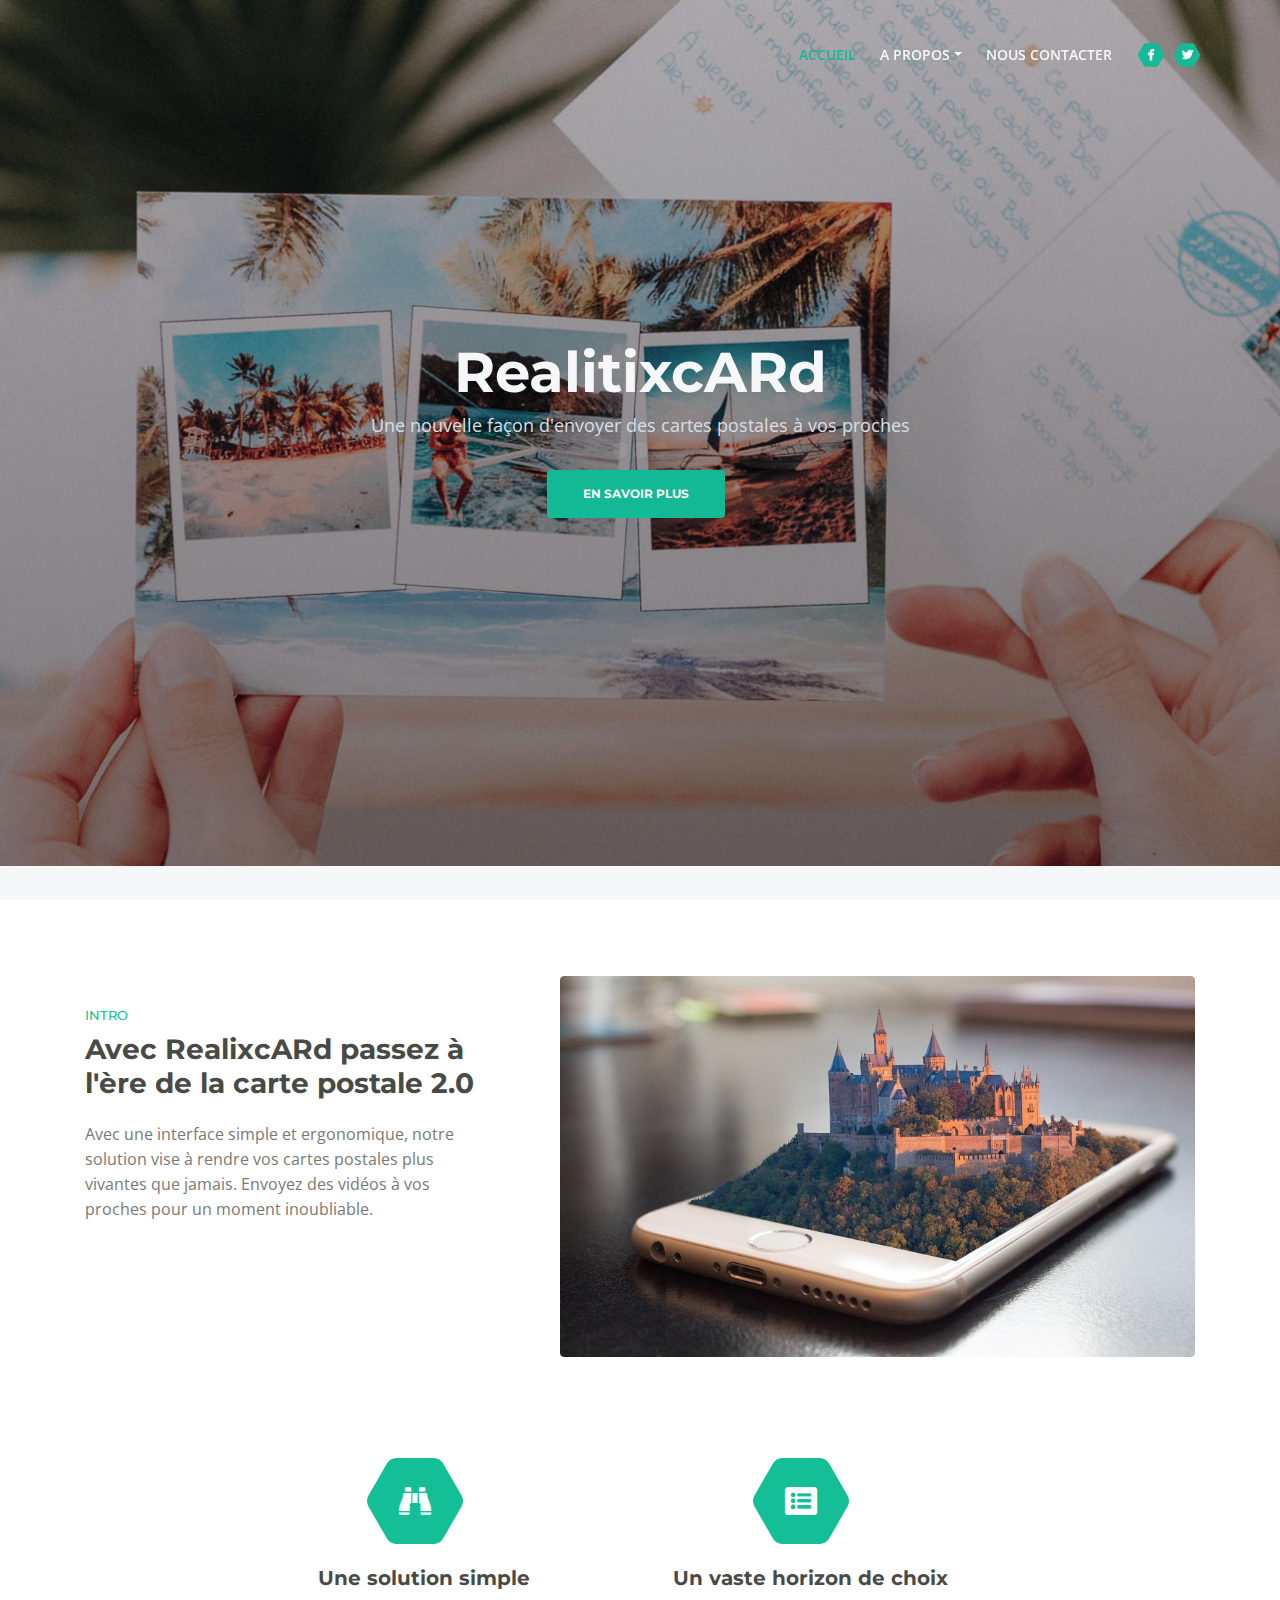
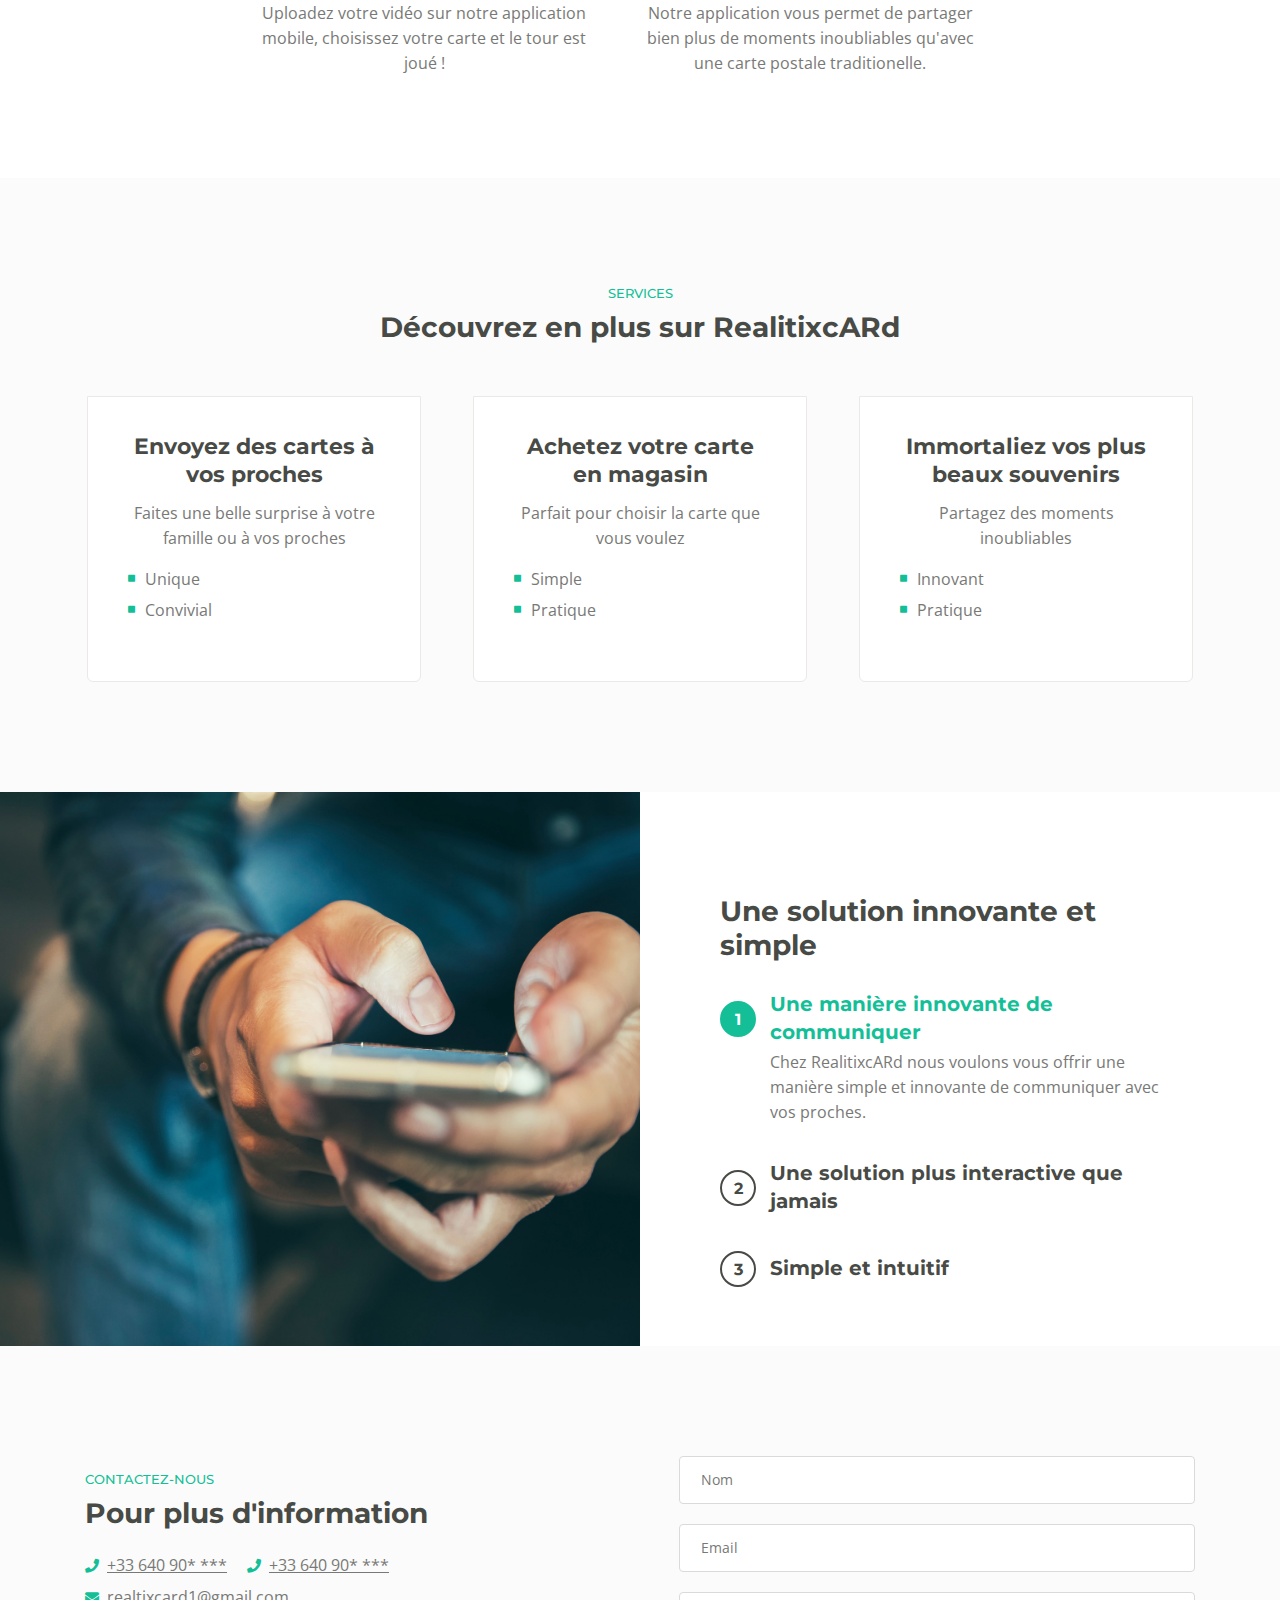
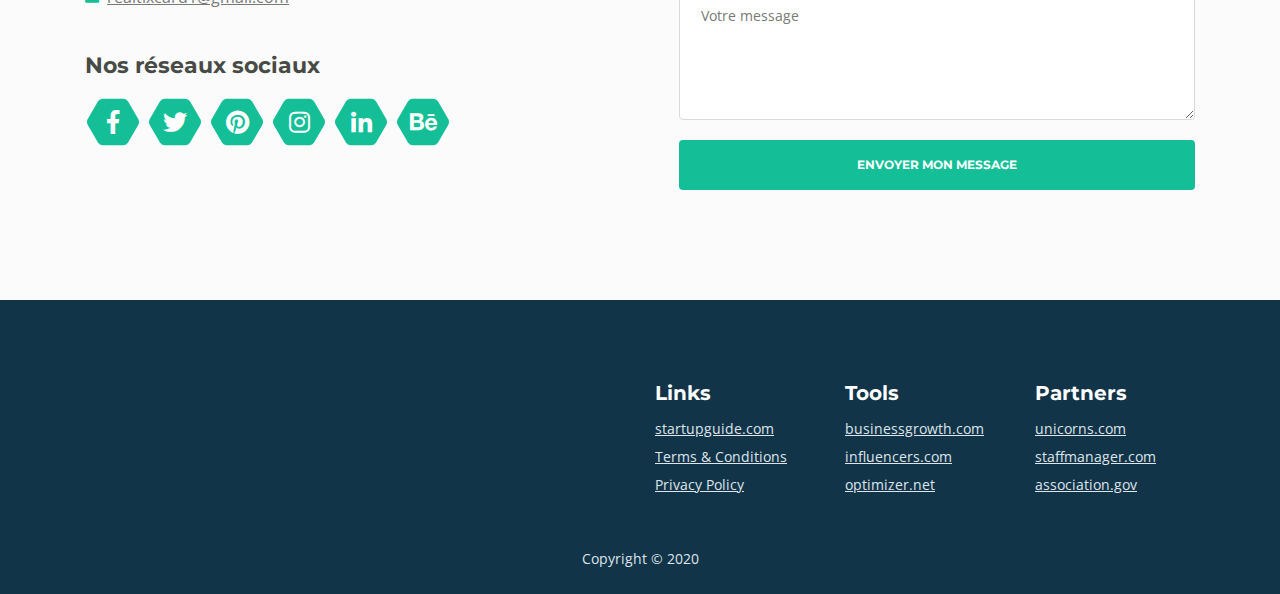
==== commit 36f34f62: "Finition Landing page" ====
--- a/web/index.html
+++ b/web/index.html
@@ -168,7 +168,7 @@
                         </span>
                         <div class="card-body">
                             <h4 class="card-title">Un vaste horizon de choix</h4>
-                            <p>Notre application vous permet de partager bien plus de moments inoubliables qu'avec une carte postale traditionelle</p>
+                            <p>Notre application vous permet de partager bien plus de moments inoubliables qu'avec une carte postale traditionelle.</p>
                         </div>
                     </div>
                     <!-- end of card -->
@@ -211,22 +211,20 @@
                             <!--<img class="img-fluid" src="images/services-1.jpg" alt="alternative">-->
                         </div>
                         <div class="card-body">
-                            <h3 class="card-title">Commandez votre carte depuis l'application directement</h3>
-                            <p>Parfait pour une carte complétement en ligne !</p>
+                            <h3 class="card-title">Envoyez des cartes à vos proches</h3>
+                            <p>Faites une belle surprise à votre famille ou à vos proches</p>
                             <ul class="list-unstyled li-space-lg">
                                 <li class="media">
                                     <i class="fas fa-square"></i>
-                                    <div class="media-body">Rapide</div>
+                                    <div class="media-body">Unique</div>
                                 </li>
                                 <li class="media">
                                     <i class="fas fa-square"></i>
-                                    <div class="media-body">Economique</div>
+                                    <div class="media-body">Convivial</div>
                                 </li>
                             </ul>
                         </div>
-                        <div class="button-container">
-                            <a class="btn-solid-reg page-scroll" href="#callMe">DETAILS</a>
-                        </div> <!-- end of button-container -->
+
                     </div>
                     <!-- end of card -->
 
@@ -241,42 +239,37 @@
                             <ul class="list-unstyled li-space-lg">
                                 <li class="media">
                                     <i class="fas fa-square"></i>
-                                    <div class="media-body">XXXXXX</div>
+                                    <div class="media-body">Simple</div>
                                 </li>
                                 <li class="media">
                                     <i class="fas fa-square"></i>
-                                    <div class="media-body">XXXXXX</div>
+                                    <div class="media-body">Pratique</div>
                                 </li>
                             </ul>
                         </div>
-                        <div class="button-container">
-                            <a class="btn-solid-reg page-scroll" href="#callMe">DETAILS</a>
-                        </div> <!-- end of button-container -->
+
                     </div>
                     <!-- end of card -->
-
-                    <!-- Card -->
+                     <!-- Card -->
                     <div class="card">
                         <div class="card-image">
-                            <!--<img class="img-fluid" src="images/services-3.jpg" alt="alternative">-->
+                            <!--<img class="img-fluid" src="images/services-2.jpg" alt="alternative">-->
                         </div>
                         <div class="card-body">
-                            <h3 class="card-title">Uploadez votre vidéo depuis l'application</h3>
-                            <p>Personalisez votre carte en ligne simplement et rapidement</p>
+                            <h3 class="card-title">Immortaliez vos plus beaux souvenirs</h3>
+                            <p>Partagez des moments inoubliables</p>
                             <ul class="list-unstyled li-space-lg">
                                 <li class="media">
                                     <i class="fas fa-square"></i>
-                                    <div class="media-body">XXXXXXX</div>
+                                    <div class="media-body">Innovant</div>
                                 </li>
                                 <li class="media">
                                     <i class="fas fa-square"></i>
-                                    <div class="media-body">XXXXXXXX</div>
+                                    <div class="media-body">Pratique</div>
                                 </li>
                             </ul>
                         </div>
-                        <div class="button-container">
-                            <a class="btn-solid-reg page-scroll" href="#callMe">DETAILS</a>
-                        </div> <!-- end of button-container -->
+
                     </div>
                     <!-- end of card -->
 
@@ -324,7 +317,7 @@
                 <div class="item">
                     <div id="headingThree">
                         <span class="collapsed" data-toggle="collapse" data-target="#collapseThree" aria-expanded="false" aria-controls="collapseThree" role="button">
-                            <span class="circle-numbering">3</span><span class="accordion-title">Simple mais efficace</span>
+                            <span class="circle-numbering">3</span><span class="accordion-title">Simple et intuitif</span>
                         </span>
                     </div>
                     <div id="collapseThree" class="collapse" aria-labelledby="headingThree" data-parent="#accordionOne">
@@ -353,10 +346,9 @@
                         <h2>Pour plus d'information</h2>
 
                         <ul class="list-unstyled li-space-lg">
-                            <li class="address"><i class="fas fa-map-marker-alt"></i>22nd Rue du swag, Tourcoing, *** 94043, FR</li>
-                            <li><i class="fas fa-phone"></i><a href="tel:003024630820">+6 667 666 669</a></li>
-                            <li><i class="fas fa-phone"></i><a href="tel:003024630820">+6 667 666 669</a></li>
-                            <li><i class="fas fa-envelope"></i><a href="mailto:office@aria.com">swag@aria.com</a></li>
+                            <li><i class="fas fa-phone"></i><a href="tel:003024630820">+33 640 90* ***</a></li>
+                            <li><i class="fas fa-phone"></i><a href="tel:003024630820">+33 640 90* ***</a></li>
+                            <li><i class="fas fa-envelope"></i><a href="mailto:office@aria.com">realtixcard1@gmail.com</a></li>
                         </ul>
                         <h3>Nos réseaux sociaux</h3>
 
@@ -404,7 +396,7 @@
                     <form id="contactForm" data-toggle="validator" data-focus="false">
                         <div class="form-group">
                             <input type="text" class="form-control-input" id="cname" required>
-                            <label class="label-control" for="cname">Name</label>
+                            <label class="label-control" for="cname">Nom</label>
                             <div class="help-block with-errors"></div>
                         </div>
                         <div class="form-group">
@@ -414,15 +406,11 @@
                         </div>
                         <div class="form-group">
                             <textarea class="form-control-textarea" id="cmessage" required></textarea>
-                            <label class="label-control" for="cmessage">Your message</label>
+                            <label class="label-control" for="cmessage">Votre message</label>
                             <div class="help-block with-errors"></div>
                         </div>
-                        <div class="form-group checkbox">
-                            <input type="checkbox" id="cterms" value="Agreed-to-Terms" required>I agree with Aria's stated <a href="privacy-policy.html">Privacy Policy</a> and <a href="terms-conditions.html">Terms Conditions</a> 
-                            <div class="help-block with-errors"></div>
-                        </div>
                         <div class="form-group">
-                            <button type="submit" class="form-control-submit-button">SUBMIT MESSAGE</button>
+                            <button type="submit" class="form-control-submit-button">ENVOYER MON MESSAGE</button>
                         </div>
                         <div class="form-message">
                             <div id="cmsgSubmit" class="h3 text-center hidden"></div>
@@ -505,7 +493,7 @@
         <div class="container">
             <div class="row">
                 <div class="col-lg-12">
-                    <p class="p-small">Copyright © 2020 <a href="https://inovatik.com">Template by Swaglord</a></p>
+                    <p class="p-small">Copyright © 2020 </p>
                 </div> <!-- end of col -->
             </div> <!-- enf of row -->
         </div> <!-- end of container -->
--- a/web/css/styles.css
+++ b/web/css/styles.css
@@ -174,6 +174,7 @@
 	transition: all 0.2s;
 }
 
+
 .btn-solid-lg:hover {
 	background-color: transparent;
 	color: #14bf98;
@@ -850,24 +851,26 @@
 /*     06. Description     */
 /***************************/
 .cards-1 {
+    text-align: center;
 	padding-top: 3rem;
 	padding-bottom: 2.875rem;
 }
 
 .cards-1 .card {
+    text-align: center;
 	margin-bottom: 2.5rem;
 	border: none;
 	text-align: center;
 }
 
 .cards-1 .fa-stack {
+    
 	width: 6rem;
 	height: 6rem;
 	margin-right: auto;
 	margin-bottom: 1rem;
-	margin-left: auto;
+    margin-left: 33%;
 	line-height: 6rem;
-	text-align: left;
 }
 
 .cards-1 .fa-stack .hexagon {
@@ -884,6 +887,7 @@
 }
 
 .cards-1 .card-body {
+    text-align: center;
 	padding: 0;
 }
 
@@ -896,7 +900,8 @@
 /*     07. Services     */
 /************************/
 .cards-2 {
-	padding-top: 6.625rem;	
+    text-align: center;
+    padding-top: 6.625rem;	
 	padding-bottom: 1.25rem;	
 	background-color: #fbfbfb;
 }
@@ -936,6 +941,7 @@
 }
 
 .cards-2 .list-unstyled {
+    text-align: left;
 	margin-bottom: 1.5rem;
 }
 
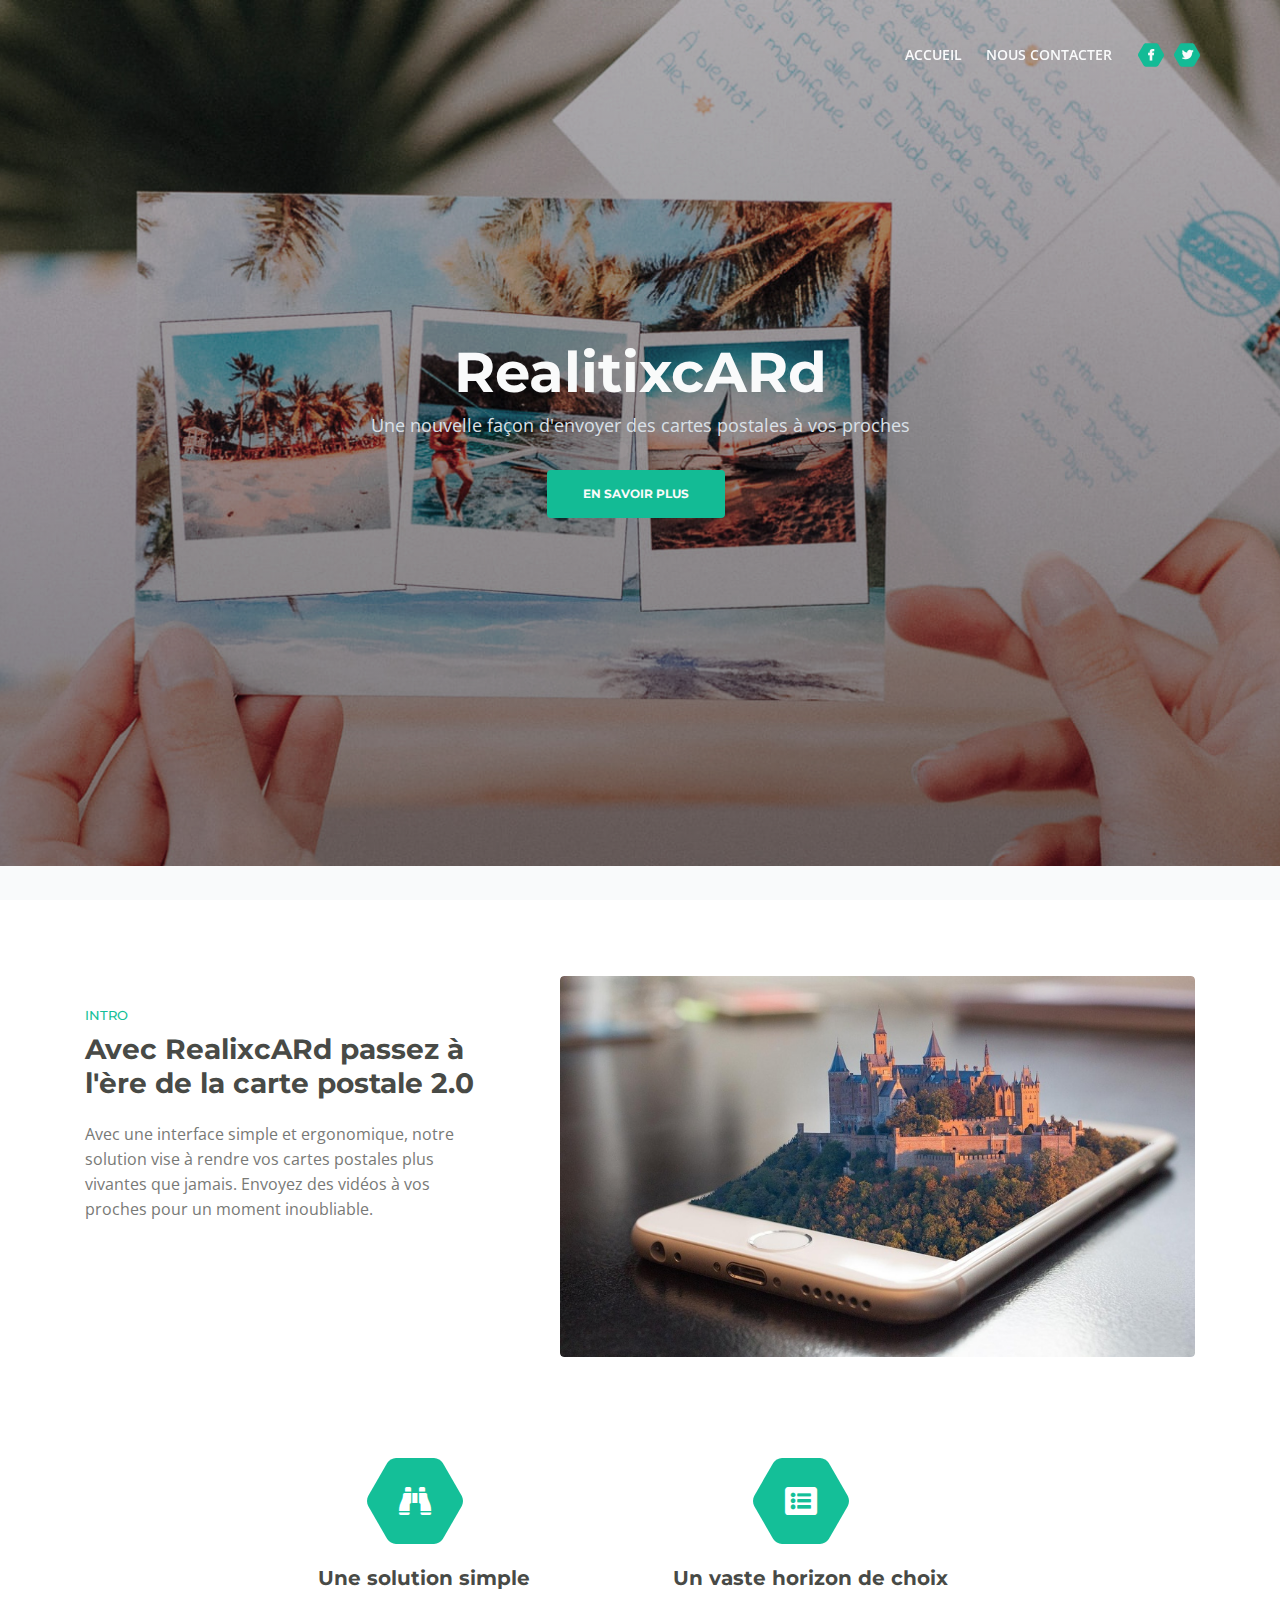
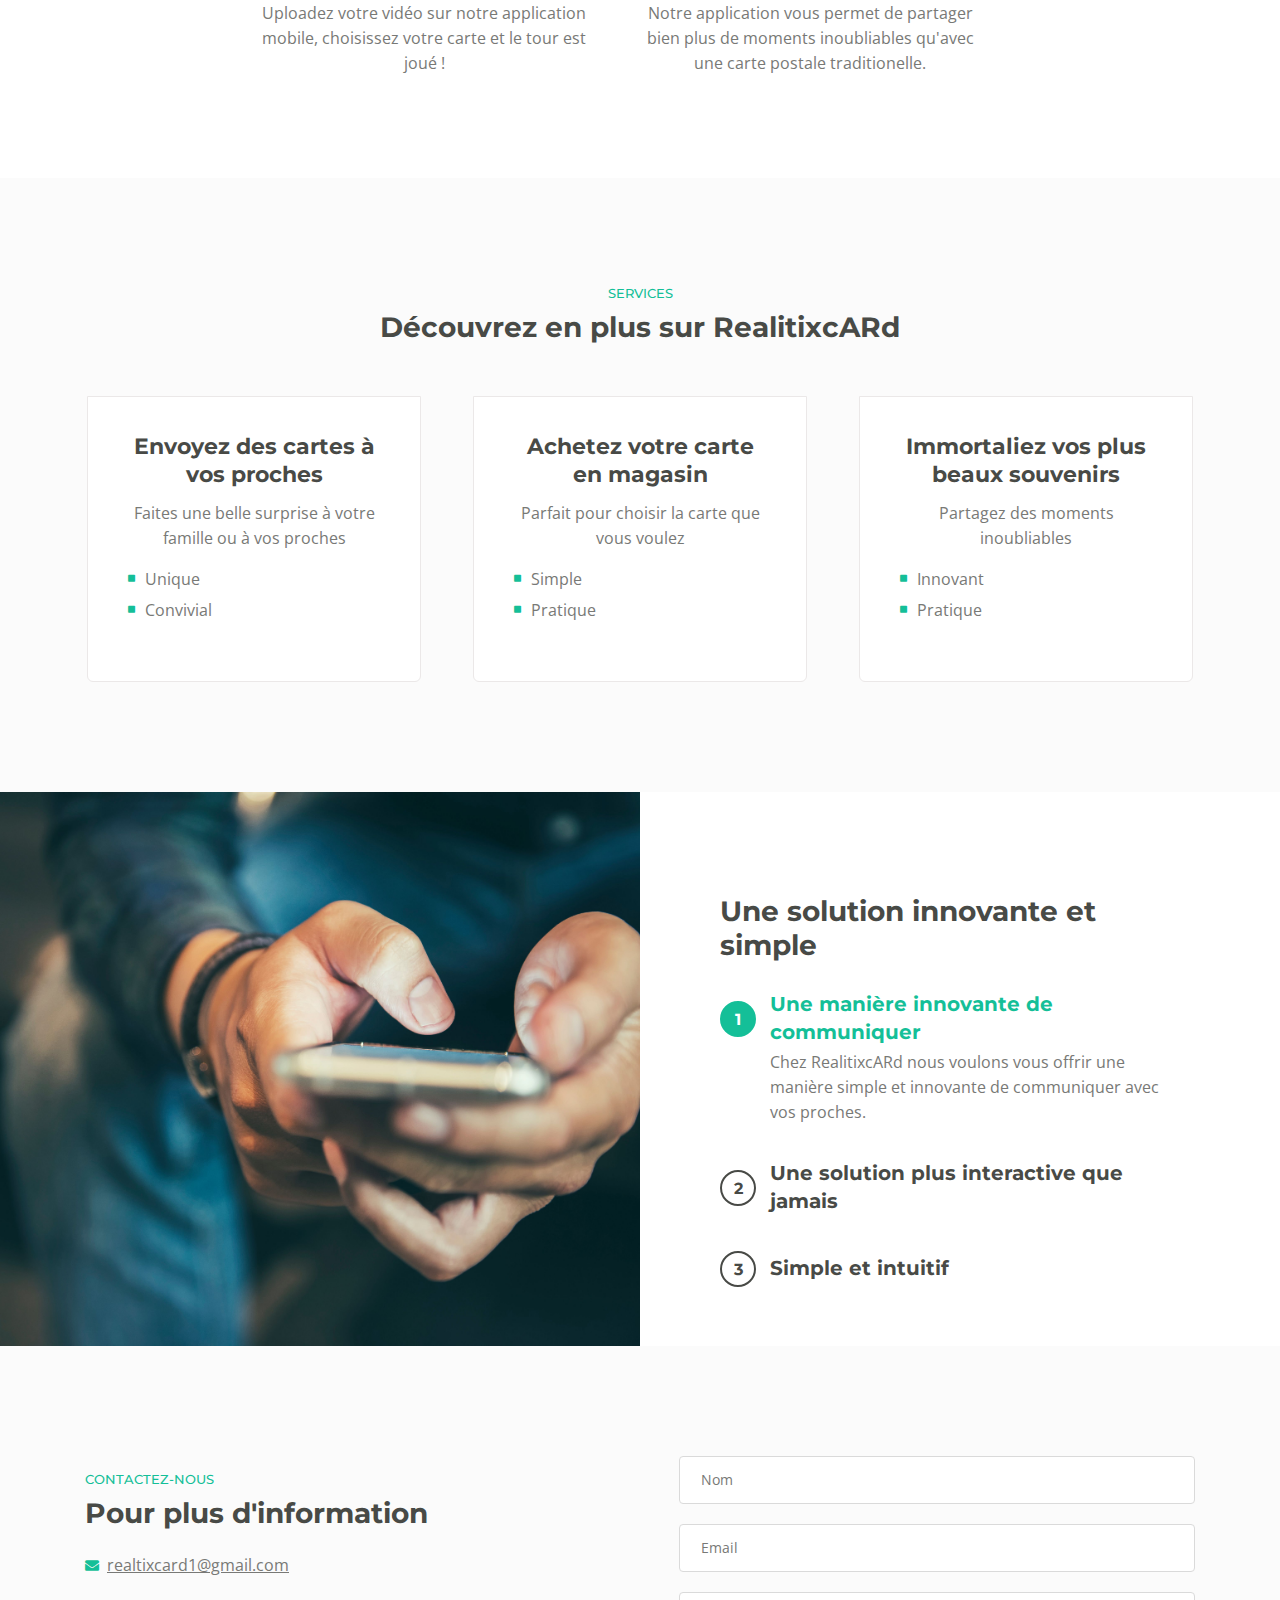
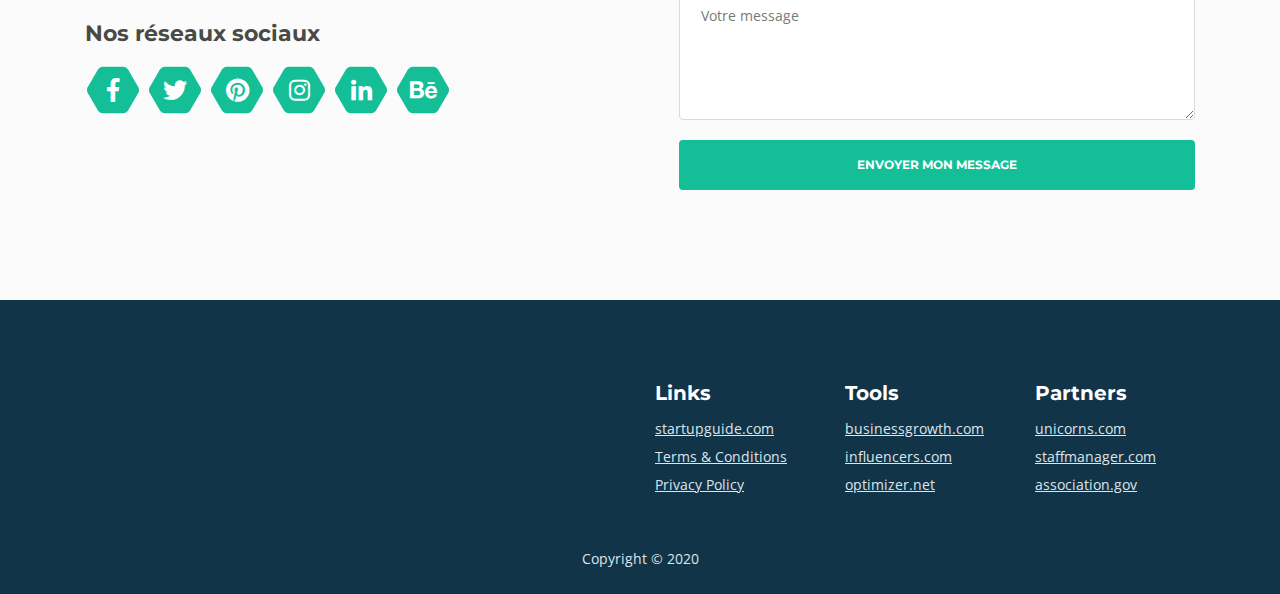
==== commit 8ba14da4: "Update" ====
--- a/web/index.html
+++ b/web/index.html
@@ -63,18 +63,9 @@
         <div class="collapse navbar-collapse" id="navbarsExampleDefault">
             <ul class="navbar-nav ml-auto">
                 <li class="nav-item">
-                    <a class="nav-link page-scroll" href="#header">ACCUEIL <span class="sr-only">(current)</span></a>
+                    <a class="nav-link page-scroll" href="#header">ACCUEIL</a>
                 </li>
 
-                <!-- Dropdown Menu -->          
-                <li class="nav-item dropdown">
-                    <a class="nav-link dropdown-toggle page-scroll" href="#about" id="navbarDropdown" role="button" aria-haspopup="true" aria-expanded="false">A PROPOS</a>
-                    <div class="dropdown-menu" aria-labelledby="navbarDropdown">
-                        <a class="dropdown-item" href="terms-conditions.html"><span class="item-text">XXXXXX</span></a>
-                        <div class="dropdown-items-divide-hr"></div> 
-                        <a class="dropdown-item" href="privacy-policy.html"><span class="item-text">XXXXXX</span></a>
-                    </div>
-                </li>
                 <!-- end of dropdown menu -->
 
                 <li class="nav-item">
@@ -346,8 +337,6 @@
                         <h2>Pour plus d'information</h2>
 
                         <ul class="list-unstyled li-space-lg">
-                            <li><i class="fas fa-phone"></i><a href="tel:003024630820">+33 640 90* ***</a></li>
-                            <li><i class="fas fa-phone"></i><a href="tel:003024630820">+33 640 90* ***</a></li>
                             <li><i class="fas fa-envelope"></i><a href="mailto:office@aria.com">realtixcard1@gmail.com</a></li>
                         </ul>
                         <h3>Nos réseaux sociaux</h3>
--- a/web/css/styles.css
+++ b/web/css/styles.css
@@ -683,7 +683,6 @@
 
 .navbar-custom .nav-item .nav-link:hover,
 .navbar-custom .nav-item .nav-link.active {
-	color: #14bf98;
 }
 
 /* Dropdown Menu */
@@ -1882,7 +1881,6 @@
 	
 	.navbar-custom .nav-item .nav-link:hover,
 	.navbar-custom .nav-item .nav-link.active {
-		color: #14bf98;
 	}
 
 	.navbar-custom.top-nav-collapse {
@@ -1901,7 +1899,6 @@
 	
 	.navbar-custom.top-nav-collapse .nav-item .nav-link:hover,
 	.navbar-custom.top-nav-collapse .nav-item .nav-link.active {
-		color: #14bf98;
 	}
 
 	.navbar-custom .dropdown-menu {
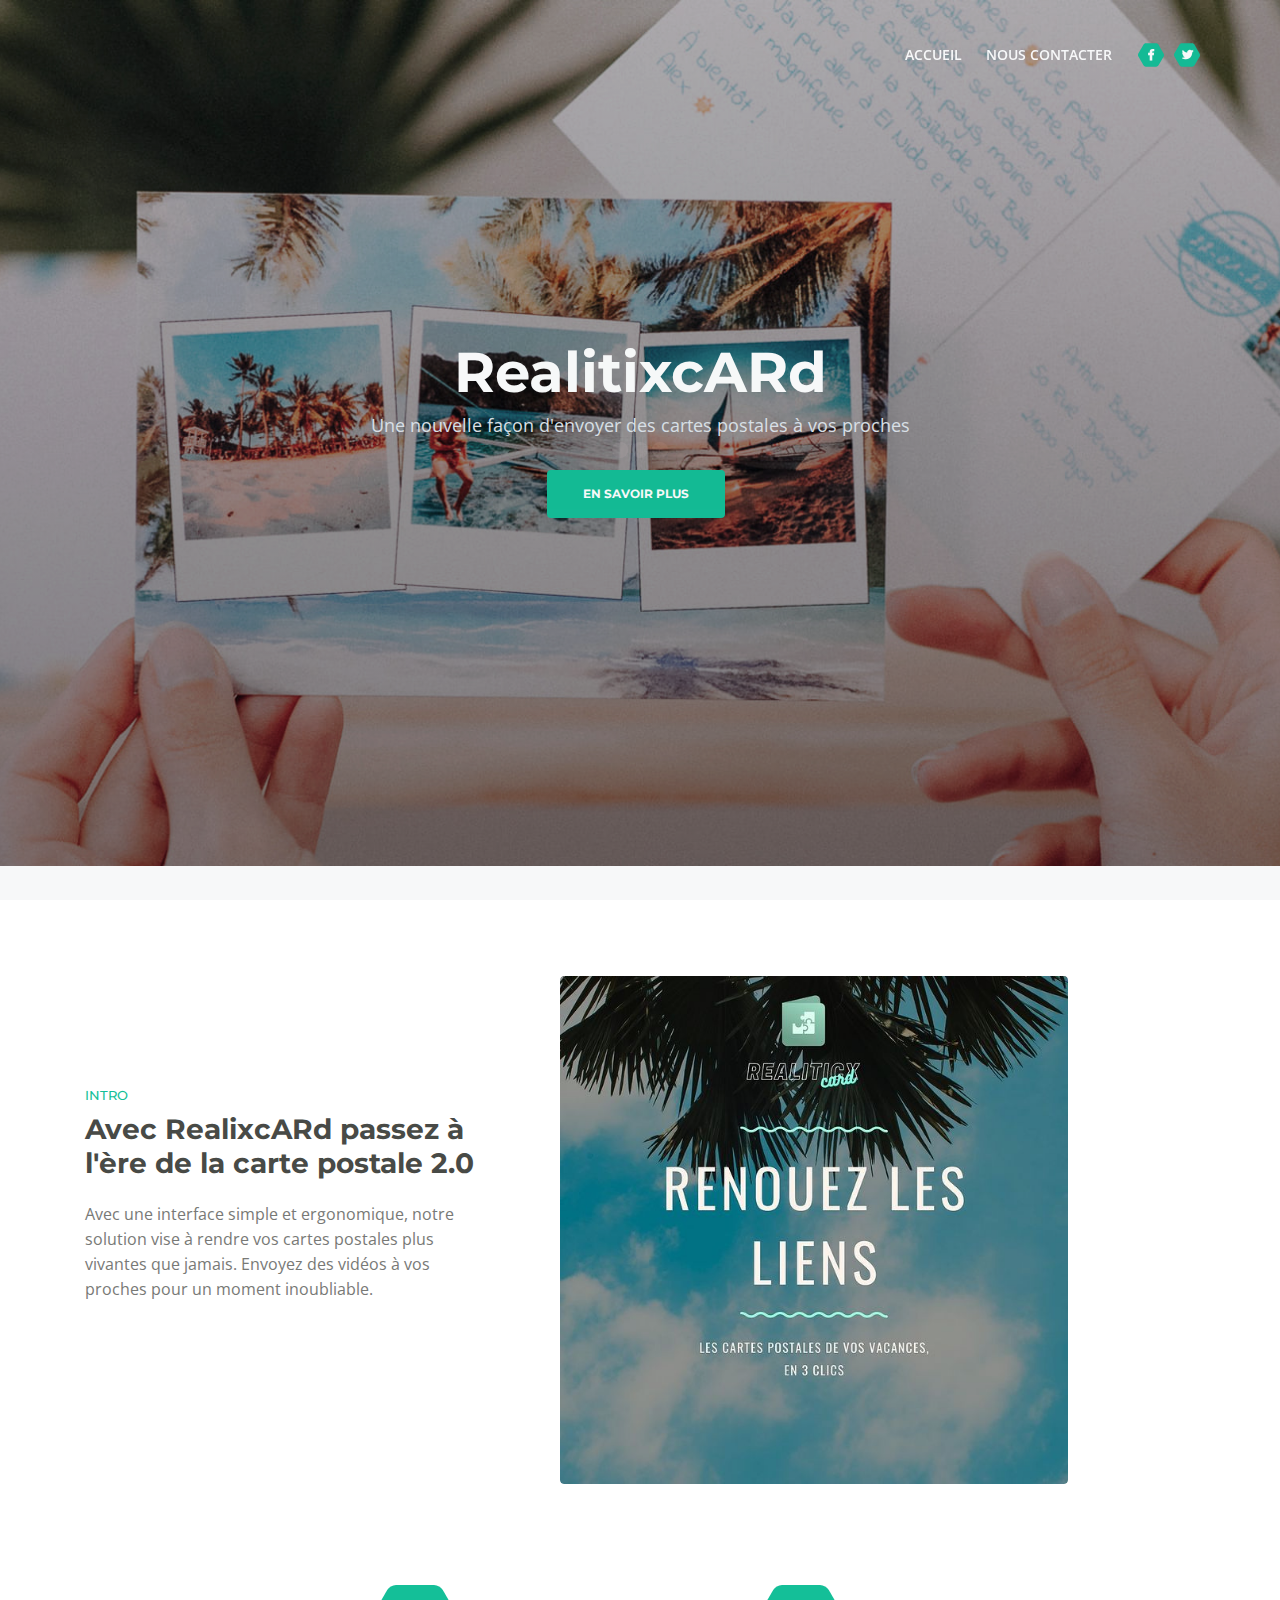
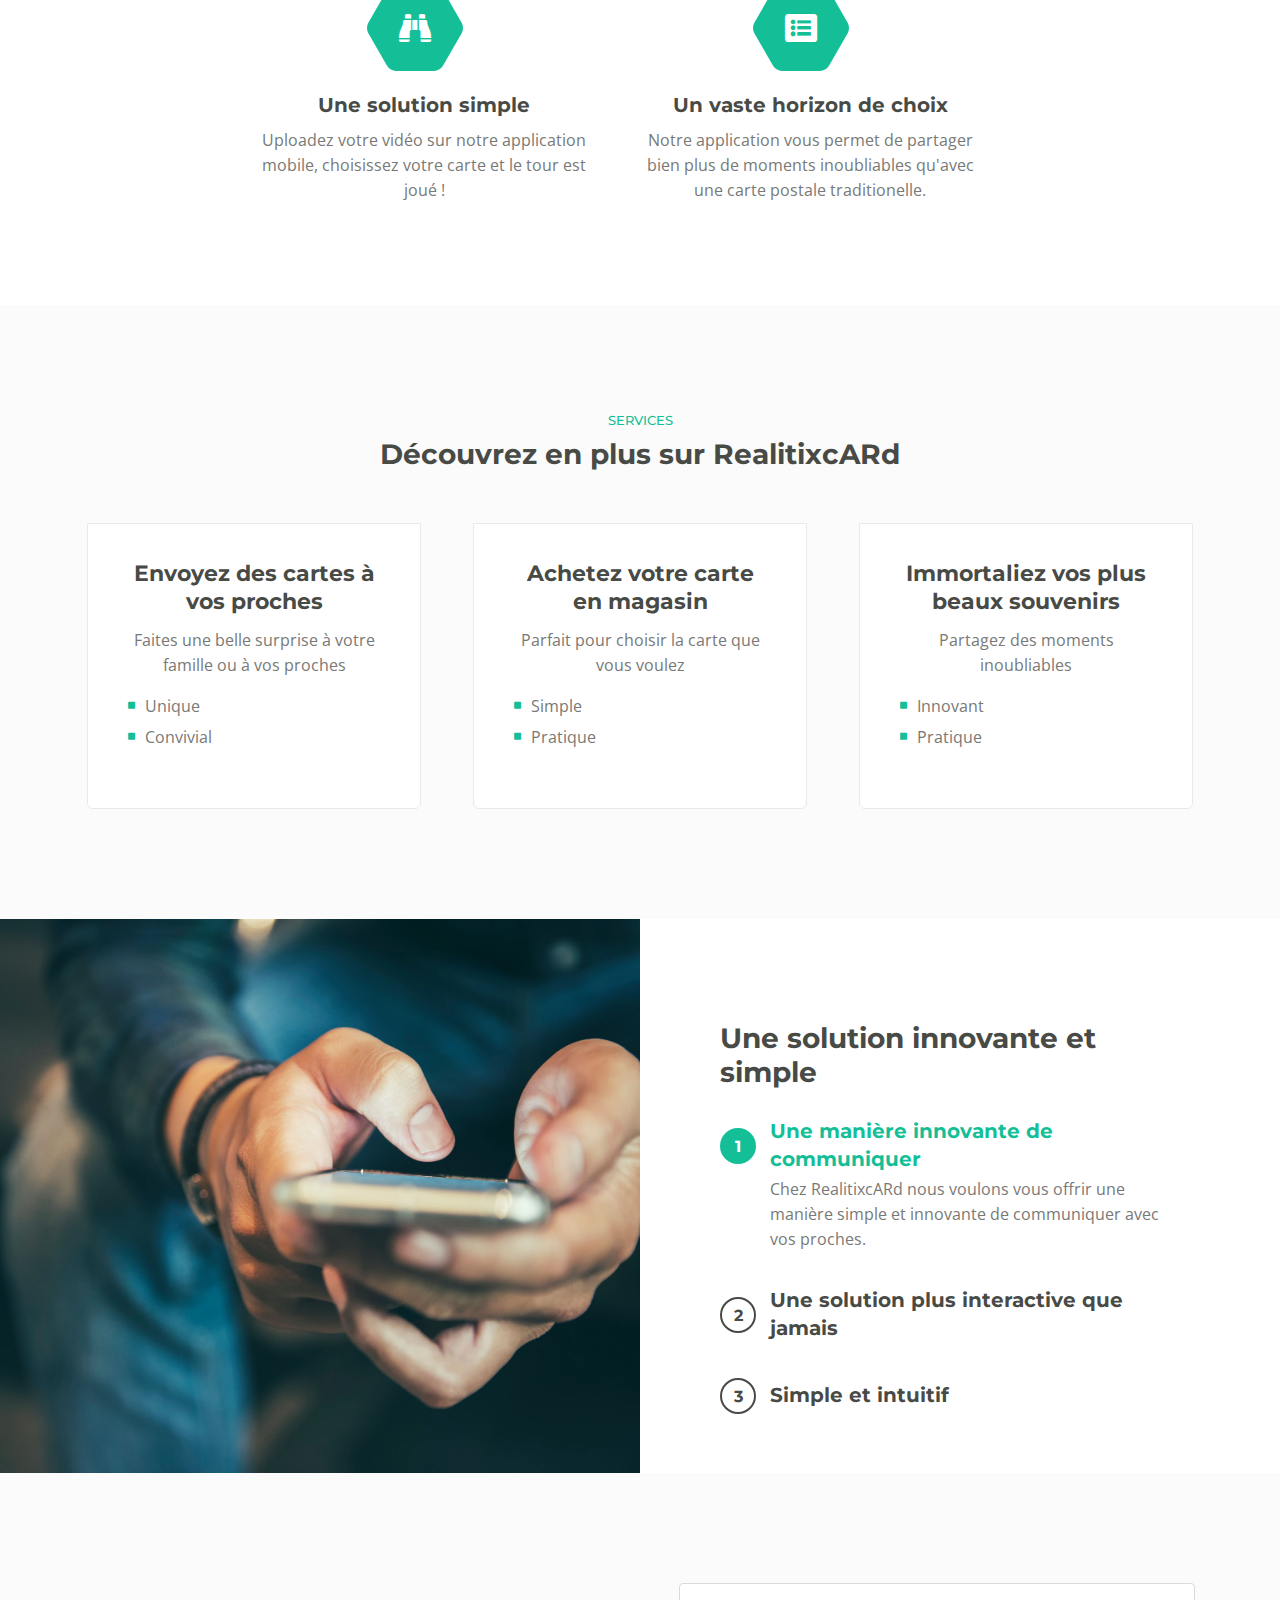
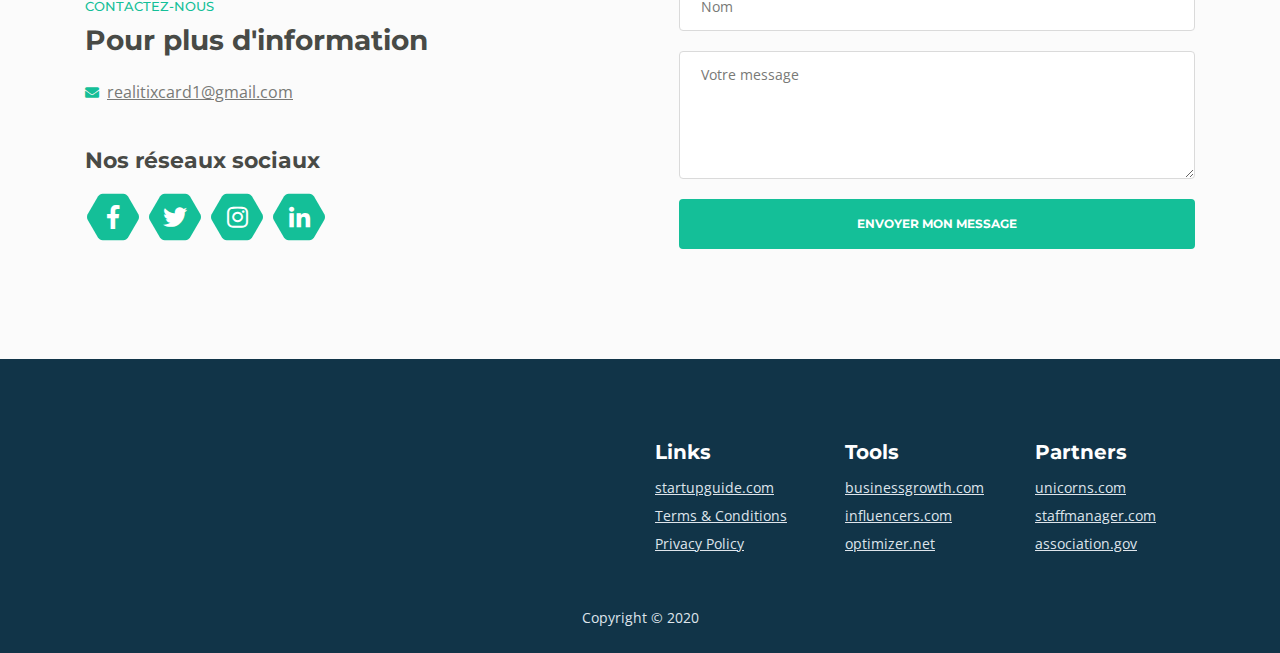
==== commit ed7575e3: "Update landing page" ====
--- a/web/index.html
+++ b/web/index.html
@@ -115,15 +115,15 @@
         <div class="container">
             <div class="row">
                 <div class="col-lg-5">
-                    <div class="text-container">
+                    <div class="text-container" style="margin-top: 6.875rem;">
                         <div class="section-title">INTRO</div>
                         <h2>Avec RealixcARd passez à l'ère de la carte postale 2.0</h2>
                         <p>Avec une interface simple et ergonomique, notre solution vise à rendre vos cartes postales plus vivantes que jamais. Envoyez des vidéos à vos proches pour un moment inoubliable.</p>
                     </div> <!-- end of text-container -->
                 </div> <!-- end of col -->
                 <div class="col-lg-7">
-                    <div class="image-container">
-                        <img class="img-fluid" src="images/intro-office.jpg" alt="alternative">
+                    <div class="image-container" style="width:80%">
+                        <img class="img-fluid" src="images/intro-office.jpg"  alt="alternative">
                     </div> <!-- end of image-container -->
                 </div> <!-- end of col -->
             </div> <!-- end of row -->
@@ -337,7 +337,7 @@
                         <h2>Pour plus d'information</h2>
 
                         <ul class="list-unstyled li-space-lg">
-                            <li><i class="fas fa-envelope"></i><a href="mailto:office@aria.com">realtixcard1@gmail.com</a></li>
+                            <li><i class="fas fa-envelope"></i><a href="mailto:office@aria.com">realitixcard1@gmail.com</a></li>
                         </ul>
                         <h3>Nos réseaux sociaux</h3>
 
@@ -354,56 +354,41 @@
                             </a>
                         </span>
                         <span class="fa-stack">
-                            <a href="#your-link">
-                                <span class="hexagon"></span>
-                                <i class="fab fa-pinterest fa-stack-1x"></i>
-                            </a>
-                        </span>
-                        <span class="fa-stack">
-                            <a href="#your-link">
+                            <a href="https://www.instagram.com/realitixcard2022/">
                                 <span class="hexagon"></span>
                                 <i class="fab fa-instagram fa-stack-1x"></i>
                             </a>
                         </span>
                         <span class="fa-stack">
-                            <a href="#your-link">
+                            <a href="https://www.linkedin.com/company/realitixcards/">
                                 <span class="hexagon"></span>
                                 <i class="fab fa-linkedin-in fa-stack-1x"></i>
                             </a>
                         </span>
-                        <span class="fa-stack">
-                            <a href="#your-link">
-                                <span class="hexagon"></span>
-                                <i class="fab fa-behance fa-stack-1x"></i>
-                            </a>
-                        </span>
+
                     </div> <!-- end of text-container -->
                 </div> <!-- end of col -->
                 <div class="col-lg-6">
                     
                     <!-- Contact Form -->
-                    <form id="contactForm" data-toggle="validator" data-focus="false">
+                    <form>
                         <div class="form-group">
                             <input type="text" class="form-control-input" id="cname" required>
                             <label class="label-control" for="cname">Nom</label>
                             <div class="help-block with-errors"></div>
                         </div>
                         <div class="form-group">
-                            <input type="email" class="form-control-input" id="cemail" required>
-                            <label class="label-control" for="cemail">Email</label>
-                            <div class="help-block with-errors"></div>
-                        </div>
-                        <div class="form-group">
                             <textarea class="form-control-textarea" id="cmessage" required></textarea>
                             <label class="label-control" for="cmessage">Votre message</label>
                             <div class="help-block with-errors"></div>
                         </div>
                         <div class="form-group">
-                            <button type="submit" class="form-control-submit-button">ENVOYER MON MESSAGE</button>
+                            <button type="submit" onclick="location.href=&quot;mailto:realitixcard1@gmail.com?subject=Message depuis la landing page&body=&quot;+document.getElementById(&quot;cmessage&quot;).value;" class="form-control-submit-button">ENVOYER MON MESSAGE</button>
                         </div>
                         <div class="form-message">
                             <div id="cmsgSubmit" class="h3 text-center hidden"></div>
                         </div>
+                        
                     </form>
                     <!-- end of contact form -->
 
